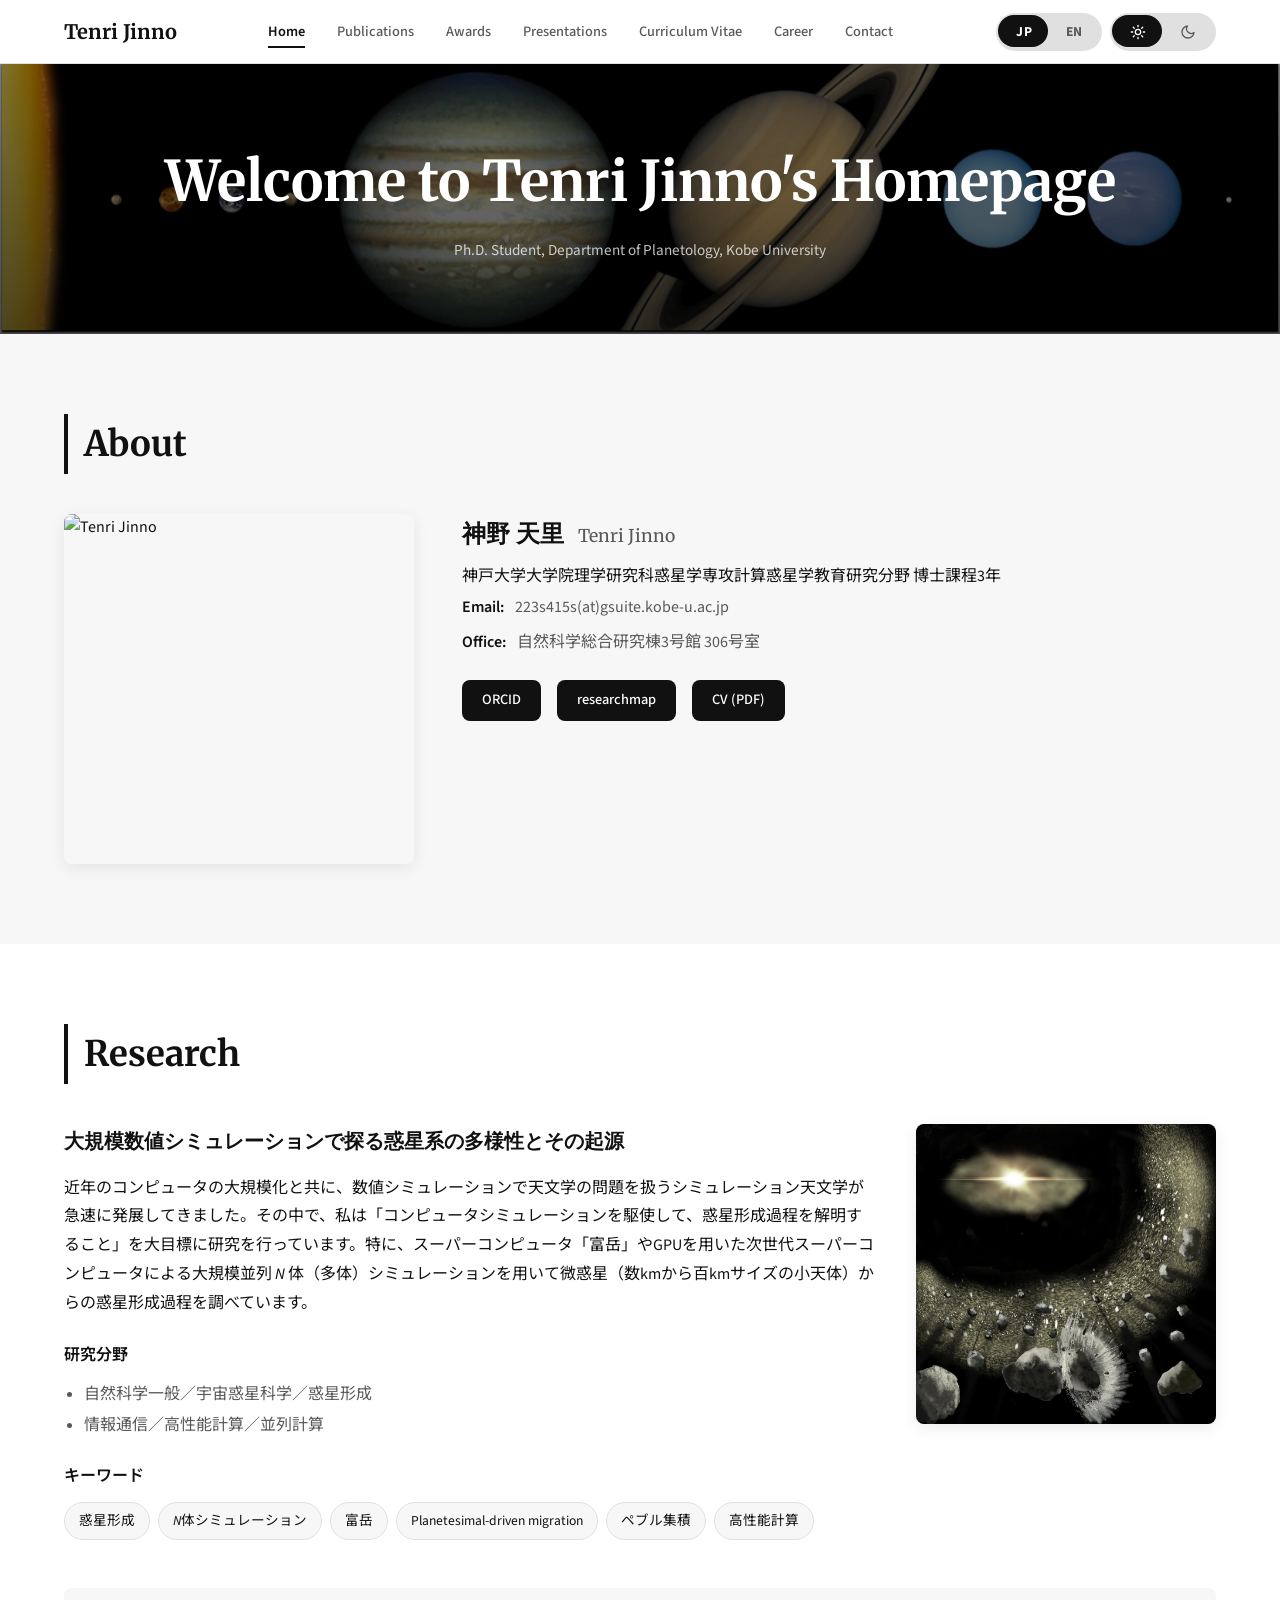
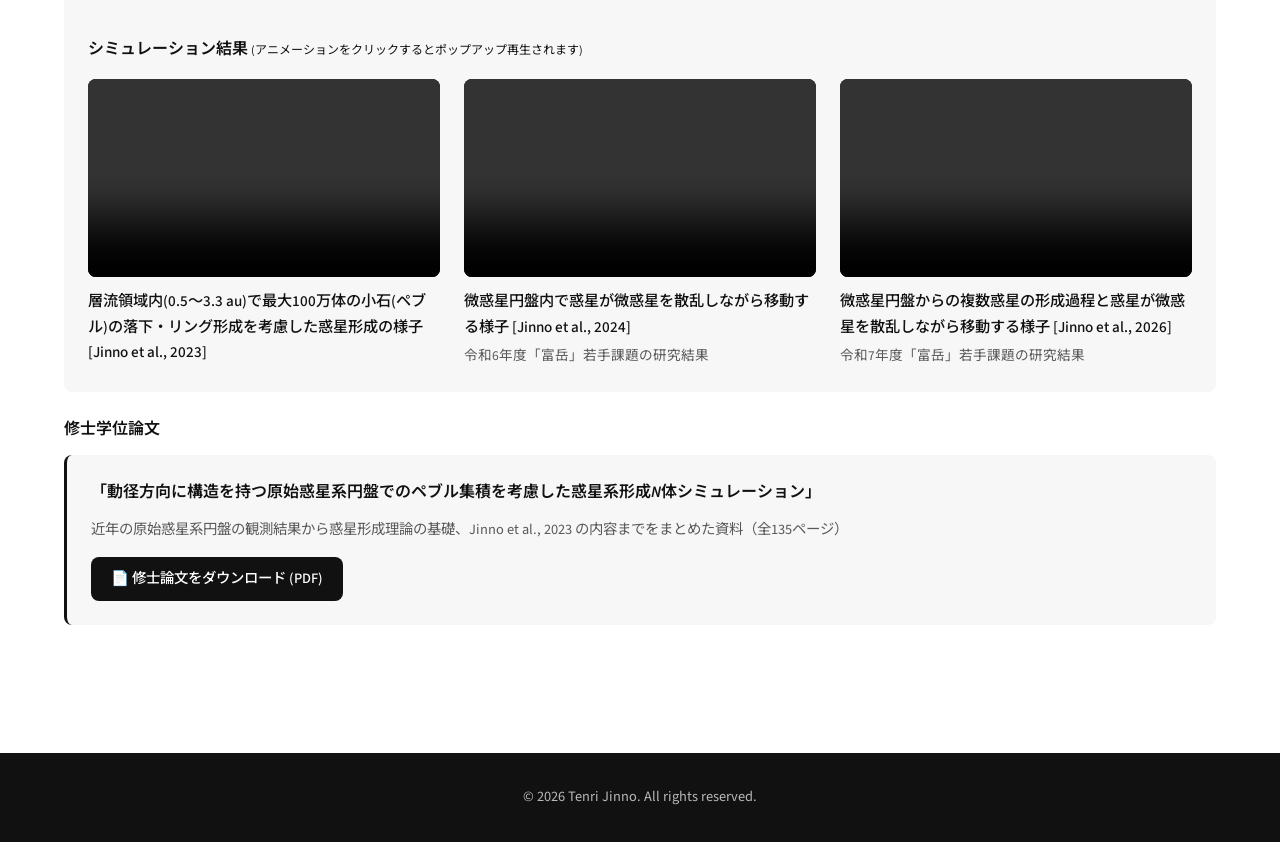
==== index.html @ 0f3b63d3 "Add November to year-only Science Frontier award dates Co-Authored-By: Claude Fable 5.1 <noreply@ant" ====
<!DOCTYPE html>
<html lang="ja" prefix="og: https://ogp.me/ns#">
<head>
    <meta charset="UTF-8">
    <meta name="viewport" content="width=device-width, initial-scale=1.0">
    <meta name="description" content="神野天里（Tenri Jinno）- 神戸大学大学院理学研究科惑星学専攻計算惑星学教育研究分野 博士課程3年。スーパーコンピュータ「富岳」を用いた大規模N体シミュレーションによる惑星形成研究。Planetesimal-driven migration、ペブル集積の研究。">
    <meta name="keywords" content="神野天里, Tenri Jinno, 惑星形成, N体シミュレーション, 富岳, 神戸大学, planetesimal-driven migration, ペブル集積, 宇宙惑星科学, planetary formation, Kobe University, Fugaku supercomputer">
    <meta name="author" content="Tenri Jinno">
    <meta name="robots" content="index, follow">
    <meta name="google-site-verification" content="MnjiyvuGpFnWOgoqvyOW-sLWGTYD5R8kd7rED-1ivJI">
    <meta property="og:title" content="Tenri Jinno's Homepage | 神野天里 ホームページ">
    <meta property="og:description" content="神戸大学大学院理学研究科惑星学専攻計算惑星学教育研究分野 博士課程。スーパーコンピュータ「富岳」を用いた惑星形成シミュレーション研究。">
    <meta property="og:type" content="website">
    <meta property="og:url" content="https://tenri-jinno.github.io/">
    <meta property="og:image" content="https://tenri-jinno.github.io/profile.png">
    <meta property="og:locale" content="ja_JP">
    <meta property="og:locale:alternate" content="en_US">
    <meta name="twitter:card" content="summary">
    <meta name="twitter:title" content="Tenri Jinno's Homepage | 神野天里 ホームページ">
    <meta name="twitter:description" content="神戸大学大学院 惑星学専攻 博士課程。惑星形成シミュレーション研究。">
    <link rel="canonical" href="https://tenri-jinno.github.io/">
    <link rel="alternate" hreflang="ja" href="https://tenri-jinno.github.io/">
    <link rel="alternate" hreflang="en" href="https://tenri-jinno.github.io/">
    <link rel="alternate" hreflang="x-default" href="https://tenri-jinno.github.io/">
    <title>Tenri Jinno's Homepage | 神野天里 ホームページ</title>
    <link rel="preconnect" href="https://fonts.googleapis.com">
    <link rel="preconnect" href="https://fonts.gstatic.com" crossorigin>
    <link href="https://fonts.googleapis.com/css2?family=Merriweather:wght@400;700&family=Source+Sans+3:wght@400;600;700&family=Noto+Sans+JP:wght@400;500;700&display=swap" rel="stylesheet">
    <script>
        try { if (localStorage.getItem('theme') === 'dark') document.documentElement.setAttribute('data-theme', 'dark'); } catch (e) {}
    </script>
    <link rel="stylesheet" href="style.css?v=8">
    <script type="application/ld+json">
    {
        "@context": "https://schema.org",
        "@type": "Person",
        "name": "Tenri Jinno",
        "alternateName": "神野天里",
        "url": "https://tenri-jinno.github.io/",
        "image": "https://tenri-jinno.github.io/profile.png",
        "jobTitle": "Ph.D. Student",
        "worksFor": {
            "@type": "Organization",
            "name": "Kobe University, Graduate School of Science, Department of Planetology",
            "url": "https://www.kobe-u.ac.jp/"
        },
        "alumniOf": {
            "@type": "CollegeOrUniversity",
            "name": "Kobe University"
        },
        "knowsAbout": ["Planetary Formation", "N-body Simulation", "Fugaku Supercomputer", "Planetesimal-driven migration", "Pebble Accretion", "惑星形成", "N体シミュレーション", "富岳"],
        "sameAs": [
            "https://orcid.org/0009-0001-5384-4202",
            "https://researchmap.jp/tenri_jinno",
            "https://github.com/tenri-jinno",
            "https://sites.google.com/view/tenrijinno"
        ]
    }
    </script>
</head>
<body>
    <!-- Header / Navigation -->
    <header class="header" id="header">
        <nav class="nav">
            <a href="#home" class="nav__logo">Tenri Jinno</a>
            <button class="nav__toggle" id="nav-toggle" aria-label="メニューを開く" aria-expanded="false">
                <span class="nav__toggle-bar"></span>
                <span class="nav__toggle-bar"></span>
                <span class="nav__toggle-bar"></span>
            </button>
            <ul class="nav__menu" id="nav-menu">
                <li><a href="#home" class="nav__link">Home</a></li>
                <li><a href="#publications" class="nav__link">Publications</a></li>
                <li><a href="#awards" class="nav__link">Awards</a></li>
                <li><a href="#presentations" class="nav__link">Presentations</a></li>
                <li><a href="#cv" class="nav__link">Curriculum Vitae</a></li>
                <li><a href="#career" class="nav__link">Career</a></li>
                <li><a href="#contact" class="nav__link">Contact</a></li>
            </ul>
            <div class="nav__controls">
                <div class="toggle-switch" id="lang-toggle">
                    <span class="toggle-switch__option toggle-switch__option--left" title="Japanese">JP</span>
                    <span class="toggle-switch__slider"></span>
                    <span class="toggle-switch__option toggle-switch__option--right" title="English">EN</span>
                </div>
                <button type="button" class="toggle-switch" id="theme-toggle" aria-label="Night mode" aria-pressed="false" title="Day / Night">
                    <span class="toggle-switch__option toggle-switch__option--left" aria-hidden="true"><svg viewBox="0 0 24 24" fill="none" stroke="currentColor" stroke-width="2" stroke-linecap="round" stroke-linejoin="round"><circle cx="12" cy="12" r="4"/><path d="M12 2v2M12 20v2M4.93 4.93l1.41 1.41M17.66 17.66l1.41 1.41M2 12h2M20 12h2M4.93 19.07l1.41-1.41M17.66 6.34l1.41-1.41"/></svg></span>
                    <span class="toggle-switch__slider"></span>
                    <span class="toggle-switch__option toggle-switch__option--right" aria-hidden="true"><svg viewBox="0 0 24 24" fill="none" stroke="currentColor" stroke-width="2" stroke-linecap="round" stroke-linejoin="round"><path d="M21 12.79A9 9 0 1 1 11.21 3 7 7 0 0 0 21 12.79z"/></svg></span>
                </button>
            </div>
        </nav>
    </header>

    <main class="main">
        <!-- Home Page (Hero + About + Research) -->
        <section class="page" id="home">
            <!-- Hero -->
            <div class="hero">
                <div class="hero__background">
                    <img src="homepage2.png" alt="" class="hero__image">
                    <div class="hero__overlay"></div>
                </div>
                <div class="hero__content">
                    <h1 class="hero__title">Welcome to Tenri Jinno's Homepage</h1>
                    <p class="hero__description-en">Ph.D. Student, Department of Planetology, Kobe University</p>
                </div>
            </div>

            <!-- About -->
            <div class="section">
                <div class="container">
                    <h2 class="section__title">About</h2>
                    <div class="about">
                        <div class="about__image-wrapper">
                            <img src="profile.png" alt="Tenri Jinno" class="about__image">
                        </div>
                        <div class="about__content">
                            <h3 class="about__name"><span class="lang-ja">神野 天里 <span class="about__name-en">Tenri Jinno</span></span><span class="lang-en">Tenri Jinno <span class="about__name-en">(神野 天里)</span></span></h3>
                            <p class="about__position lang-ja">神戸大学大学院理学研究科惑星学専攻計算惑星学教育研究分野 博士課程3年</p>
                            <p class="about__position lang-en">Ph.D. Student (3rd year), Department of Planetology, Graduate School of Science, Kobe University</p>

                            <div class="about__info">
                                <div class="about__info-item">
                                    <span class="about__info-label">Email:</span>
                                    <span class="about__info-value">223s415s(at)gsuite.kobe-u.ac.jp</span>
                                </div>
                                <div class="about__info-item">
                                    <span class="about__info-label">Office:</span>
                                    <span class="about__info-value lang-ja">自然科学総合研究棟3号館 306号室</span>
                                    <span class="about__info-value lang-en">Science and Technology Research Building 3, Room 306</span>
                                </div>
                            </div>

                            <div class="about__links">
                                <a href="https://orcid.org/0009-0001-5384-4202" target="_blank" rel="noopener noreferrer" class="about__link">ORCID</a>
                                <a href="https://researchmap.jp/tenri_jinno" target="_blank" rel="noopener noreferrer" class="about__link">researchmap</a>
                                <a href="cv.pdf" target="_blank" rel="noopener noreferrer" class="about__link">CV (PDF)</a>
                            </div>
                        </div>
                    </div>
                </div>
            </div>

            <!-- Research -->
            <div class="section section--alt">
                <div class="container">
                    <h2 class="section__title">Research</h2>

                    <div class="research__overview">
                        <div class="research__text">
                            <h3 class="research__heading lang-ja">大規模数値シミュレーションで探る惑星系の多様性とその起源</h3>
                            <h3 class="research__heading lang-en">Exploring the Diversity and Origins of Planetary Systems through Large-Scale Numerical Simulations</h3>
                            <p class="research__description lang-ja">
                                近年のコンピュータの大規模化と共に、数値シミュレーションで天文学の問題を扱うシミュレーション天文学が急速に発展してきました。その中で、私は「コンピュータシミュレーションを駆使して、惑星形成過程を解明すること」を大目標に研究を行っています。特に、スーパーコンピュータ「富岳」やGPUを用いた次世代スーパーコンピュータによる大規模並列 <i>N</i> 体（多体）シミュレーションを用いて微惑星（数kmから百kmサイズの小天体）からの惑星形成過程を調べています。
                            </p>
                            <p class="research__description lang-en">
                                With the rapid advancement of computational power, simulation astronomy—using numerical simulations to tackle astronomical problems—has been growing rapidly. My primary research goal is to elucidate the planet formation process through computer simulations. In particular, I investigate the formation of planets from planetesimals (small bodies ranging from a few km to hundreds of km in size) using large-scale parallel <i>N</i>-body (many-body) simulations on the supercomputer "Fugaku" and next-generation supercomputers using GPUs.
                            </p>

                            <h4 class="research__subheading"><span class="lang-ja">研究分野</span><span class="lang-en">Research Fields</span></h4>
                            <ul class="research__fields">
                                <li><span class="lang-ja">自然科学一般／宇宙惑星科学／惑星形成</span><span class="lang-en">Natural Sciences / Space and Planetary Science / Planetary Formation</span></li>
                                <li><span class="lang-ja">情報通信／高性能計算／並列計算</span><span class="lang-en">Information and Communication / High-Performance Computing / Parallel Computing</span></li>
                            </ul>

                            <h4 class="research__subheading"><span class="lang-ja">キーワード</span><span class="lang-en">Keywords</span></h4>
                            <div class="research__keywords lang-ja">
                                <span class="keyword">惑星形成</span>
                                <span class="keyword"><i>N</i>体シミュレーション</span>
                                <span class="keyword">富岳</span>
                                <span class="keyword">Planetesimal-driven migration</span>
                                <span class="keyword">ペブル集積</span>
                                <span class="keyword">高性能計算</span>
                            </div>
                            <div class="research__keywords lang-en">
                                <span class="keyword">Planetary Formation</span>
                                <span class="keyword"><i>N</i>-body Simulation</span>
                                <span class="keyword">Fugaku</span>
                                <span class="keyword">Planetesimal-driven migration</span>
                                <span class="keyword">Pebble Accretion</span>
                                <span class="keyword">High-Performance Computing</span>
                            </div>
                        </div>
                        <div class="research__image-wrapper">
                            <img src="homepage3.jpg" alt="Research Image" class="research__image">
                        </div>
                    </div>

                    <div class="research__simulations">
                        <h4 class="research__subheading"><span class="lang-ja">シミュレーション結果</span><span class="lang-en">Simulation Results</span> <span class="research__note"><span class="lang-ja">(アニメーションをクリックするとポップアップ再生されます)</span><span class="lang-en">(Click on an animation to play in a popup)</span></span></h4>
                        <div class="research__simulation-grid">
                            <div class="research__simulation-item">
                                <video class="research__video" controls playsinline>
                                    <source src="pebble_accretion.mp4" type="video/mp4">
                                </video>
                                <p class="research__video-title lang-ja">層流領域内(0.5〜3.3 au)で最大100万体の小石(ペブル)の落下・リング形成を考慮した惑星形成の様子 [Jinno et al., 2023]</p>
                                <p class="research__video-title lang-en">Planet formation considering the infall and ring formation of up to 1 million pebbles in the laminar region (0.5–3.3 au) [Jinno et al., 2023]</p>
                            </div>
                            <div class="research__simulation-item">
                                <video class="research__video" controls playsinline>
                                    <source src="split.mp4" type="video/mp4">
                                </video>
                                <p class="research__video-title lang-ja">微惑星円盤内で惑星が微惑星を散乱しながら移動する様子 [Jinno et al., 2024]</p>
                                <p class="research__video-title lang-en">A planet migrating through a planetesimal disk via scattering of planetesimals [Jinno et al., 2024]</p>
                                <p class="research__video-credit lang-ja">令和6年度「富岳」若手課題の研究結果</p>
                                <p class="research__video-credit lang-en">Research result from FY2024 "Fugaku" Young Researcher Project</p>
                            </div>
                            <div class="research__simulation-item">
                                <video class="research__video" controls playsinline>
                                    <source src="snap_animation_fast.mp4" type="video/mp4">
                                </video>
                                <p class="research__video-title lang-ja">微惑星円盤からの複数惑星の形成過程と惑星が微惑星を散乱しながら移動する様子 [Jinno et al., 2026]</p>
                                <p class="research__video-title lang-en">Formation of multiple planets from a planetesimal disk and planetary migration through planetesimal scattering [Jinno et al., 2026]</p>
                                <p class="research__video-credit lang-ja">令和7年度「富岳」若手課題の研究結果</p>
                                <p class="research__video-credit lang-en">Research result from FY2025 "Fugaku" Young Researcher Project</p>
                            </div>
                        </div>
                    </div>

                    <!-- Master Thesis -->
                    <div class="research__thesis">
                        <h4 class="research__subheading"><span class="lang-ja">修士学位論文</span><span class="lang-en">Master's Thesis</span></h4>
                        <div class="thesis-card">
                            <p class="thesis-card__title lang-ja">「動径方向に構造を持つ原始惑星系円盤でのペブル集積を考慮した惑星系形成<i>N</i>体シミュレーション」</p>
                            <p class="thesis-card__title lang-en">"<i>N</i>-body simulation of planetary formation through pebble accretion in a radially structured protoplanetary disk"</p>
                            <p class="thesis-card__description lang-ja">近年の原始惑星系円盤の観測結果から惑星形成理論の基礎、Jinno et al., 2023 の内容までをまとめた資料（全135ページ）</p>
                            <p class="thesis-card__description lang-en">A comprehensive document (135 pages) covering from recent observational results of protoplanetary disks to the fundamentals of planet formation theory and the content of Jinno et al., 2023</p>
                            <a href="master_thesis_final.pdf" class="thesis-card__download" download>
                                <span class="lang-ja">📄 修士論文をダウンロード (PDF)</span>
                                <span class="lang-en">📄 Download Master's Thesis (PDF)</span>
                            </a>
                        </div>
                    </div>
                </div>
            </div>
        </section>

        <!-- Publications Section -->
        <section class="page section" id="publications">
            <div class="container">
                <h2 class="section__title">Publications</h2>

                <h3 class="subsection__title"><span class="lang-ja">査読付き論文 / Refereed Papers</span><span class="lang-en">Refereed Papers</span></h3>
                <h4 class="subsubsection__title"><span class="lang-ja">筆頭著者 / First Authored</span><span class="lang-en">First Authored</span></h4>
                <ol class="publications__list">
                    <li class="publication">
                        <p class="publication__authors"><span class="publication__number">[1]</span> <strong>Tenri Jinno</strong>, Yota Ishigaki, Takayuki R. Saitoh, Yoko Funato, Junichiro Makino</p>
                        <p class="publication__title">"GPLUM-GPU: A high-performance GPU-accelerated <i>N</i>-body simulation code for planet formation with a particle–particle particle–tree scheme"</p>
                        <p class="publication__journal">[submitted to <em>Publications of the Astronomical Society of Japan</em>]</p>
                    </li>
                    <li class="publication">
                        <p class="publication__authors"><span class="publication__number">[2]</span> <strong>Tenri Jinno</strong>, Takayuki R. Saitoh, Yoko Funato, Junichiro Makino</p>
                        <p class="publication__title">"Self-consistent <i>N</i>-body simulation of planetesimal-driven migration. II. The effect of PDM on planet formation from a planetesimal disk"</p>
                        <p class="publication__journal"><em>Publications of the Astronomical Society of Japan</em>, Volume 78, Issue. 2, pp.764-780 (2026)</p>
                        <p class="publication__doi">DOI: <a href="https://doi.org/10.1093/pasj/psag017" target="_blank" rel="noopener noreferrer">10.1093/pasj/psag017</a></p>
                        <p class="publication__pdf"><a href="Jinno_etal2026_accepted.pdf" class="publication__pdf-link" download>📄 PDF</a></p>
                    </li>
                    <li class="publication">
                        <p class="publication__authors"><span class="publication__number">[3]</span> <strong>Tenri Jinno</strong>, Takayuki R. Saitoh, Yoko Funato, Junichiro Makino</p>
                        <p class="publication__title">"Self-consistent <i>N</i>-body simulation of planetesimal-driven migration. I. The trajectories of single planets in the uniform background"</p>
                        <p class="publication__journal"><em>Publications of the Astronomical Society of Japan</em>, Volume 76, Issue. 6, pp.1309-1322 (2024)</p>
                        <p class="publication__doi">DOI: <a href="https://doi.org/10.1093/pasj/psae090" target="_blank" rel="noopener noreferrer">10.1093/pasj/psae090</a></p>
                        <p class="publication__pdf"><a href="Jinno_etal2024_accepted.pdf" class="publication__pdf-link" download>📄 PDF</a></p>
                    </li>
                    <li class="publication">
                        <p class="publication__authors"><span class="publication__number">[4]</span> <strong>Tenri Jinno</strong>, Takayuki R. Saitoh, Yota Ishigaki, Junichiro Makino</p>
                        <p class="publication__title">"<i>N</i>-body simulation of planetary formation through pebble accretion in a radially structured protoplanetary disk"</p>
                        <p class="publication__journal"><em>Publications of the Astronomical Society of Japan</em>, Volume 75, Issue. 5, pp.951-969 (2023)</p>
                        <p class="publication__doi">DOI: <a href="https://doi.org/10.1093/pasj/psad053" target="_blank" rel="noopener noreferrer">10.1093/pasj/psad053</a></p>
                        <p class="publication__pdf"><a href="Jinno_etal2023_accepted.pdf" class="publication__pdf-link" download>📄 PDF</a></p>
                    </li>
                    <li class="publication">
                        <p class="publication__authors"><span class="publication__number">[5]</span> <strong>Tenri Jinno</strong>, Takayuki R. Saitoh, Yoko Funato, Junichiro Makino</p>
                        <p class="publication__title"><span class="lang-ja">「惑星移動を考慮した微惑星からの自己無撞着な大規模惑星形成<i>N</i>体シミュレーション」</span><span class="lang-en">"Unified large-scale <i>N</i>-body simulation of planet formation from planetesimals considering planetary migration"</span></p>
                        <p class="publication__journal"><em><span class="lang-ja">日本惑星科学会誌 遊星人</span><span class="lang-en">Planetary People, The Japanese Society for Planetary Sciences</span></em>, <span class="lang-ja">35巻 2号 pp.54-65 (2026)</span><span class="lang-en">Volume 35, Issue 2, pp.54-65 (2026)</span></p>
                        <p class="publication__doi">DOI: <a href="https://doi.org/10.14909/yuseijin.35.2_54" target="_blank" rel="noopener noreferrer">10.14909/yuseijin.35.2_54</a></p>
                        <p class="publication__pdf"><a href="Jinno_etal2026B_accepted.pdf" class="publication__pdf-link" download>📄 PDF</a></p>
                    </li>
                </ol>

                <h4 class="subsubsection__title"><span class="lang-ja">共著 / Co-authored</span><span class="lang-en">Co-authored</span></h4>
                <ol class="publications__list" start="6">
                    <li class="publication">
                        <p class="publication__authors"><span class="publication__number">[6]</span> David M. Hernandez, <strong>Tenri Jinno</strong>, Junichiro Makino</p>
                        <p class="publication__title">"Time-reversible timestepping in many-body planetary systems"</p>
                        <p class="publication__journal">[submitted to <em>Monthly Notices of the Royal Astronomical Society</em> (MNRAS)]</p>
                        <p class="publication__doi">arXiv: <a href="https://arxiv.org/abs/2610.22007" target="_blank" rel="noopener noreferrer">2610.22007</a></p>
                        <p class="publication__doi">DOI: <a href="https://doi.org/10.48550/arXiv.2610.22007" target="_blank" rel="noopener noreferrer">10.48550/arXiv.2610.22007</a></p>
                    </li>
                </ol>

                <h3 class="subsection__title"><span class="lang-ja">査読付きProceedings / Refereed Proceedings（全て筆頭著者）</span><span class="lang-en">Refereed Proceedings (First Authored)</span></h3>
                <ol class="publications__list" start="7">
                    <li class="publication">
                        <p class="publication__authors"><span class="publication__number">[7]</span> <strong>Tenri Jinno</strong>, Takayuki R. Saitoh, Yota Ishigaki, Junichiro Makino</p>
                        <p class="publication__title">"<i>N</i>-Body Simulations of Planet Formation within the Inner Dead-Zone Boundary of Protoplanetary Disk"</p>
                        <p class="publication__journal"><em>Proceedings of the 34th IUPAP Conference on Computational Physics. CCP2023 2023</em>. Springer Proceedings in Physics, vol 356. Springer, Singapore (2026)</p>
                        <p class="publication__doi">DOI: <a href="https://doi.org/10.1007/978-981-92-0844-9_30" target="_blank" rel="noopener noreferrer">10.1007/978-981-92-0844-9_30</a></p>
                    </li>
                </ol>

                <h3 class="subsection__title"><span class="lang-ja">査読なし / Non-refereed</span><span class="lang-en">Non-refereed</span></h3>
                <ol class="publications__list publications__list--nonrefereed" start="8">
                    <li class="publication">
                        <p class="publication__authors"><span class="publication__number">[8]</span> 関口瑞希, 石﨑梨理, 菖蒲迫健介, <strong>神野天里</strong>, 米谷珠萌, 吉田有宏, 于賢洋</p>
                        <p class="publication__title">「惑星科学若手研究会2024開催報告」</p>
                        <p class="publication__journal"><em><span class="lang-ja">日本惑星科学会 遊星人</span><span class="lang-en">The Japanese Society for Planetary Sciences, Yuseijin</span></em> <span class="lang-ja">33巻 3号 (2024)</span><span class="lang-en">Volume 33, Issue 3 (2024)</span></p>
                        <p class="publication__doi">DOI: <a href="https://doi.org/10.14909/yuseijin.33.3_356" target="_blank" rel="noopener noreferrer">10.14909/yuseijin.33.3_356</a></p>
                    </li>
                </ol>
            </div>
        </section>

        <!-- Awards Section -->
        <section class="page section section--alt" id="awards">
            <div class="container">
                <h2 class="section__title">Awards & Projects</h2>

                <h3 class="subsection__title"><span class="lang-ja">受賞歴 / Awards</span><span class="lang-en">Awards</span></h3>
                <ul class="awards__list">
                    <li class="award">
                        <span class="award__number">[1]</span>
                        <span class="award__period"><span class="lang-ja">2026年5月</span><span class="lang-en">May 2026</span></span>
                        <span class="award__name lang-ja">日本地球惑星科学連合 JpGU-AGU Joint Meeting 2026 宇宙惑星科学セクション 学生優秀発表賞「大規模<i>N</i>体計算で拓く惑星形成：1億粒子を用いた微惑星集積過程」</span>
                        <span class="award__name lang-en">Student Outstanding Presentation Award, Space and Planetary Sciences Section, Japan Geoscience Union - American Geophysical Union Joint Meeting 2026 "Planet Formation in the Era of 100 Million-Planetesimal <i>N</i>-body Simulations"</span>
                        <a href="https://www.jpgu.org/ospa/2026meeting/#sectionP" target="_blank" rel="noopener noreferrer" class="award__link"><span class="lang-ja">詳細</span><span class="lang-en">Details</span></a>
                    </li>
                    <li class="award">
                        <span class="award__number">[2]</span>
                        <span class="award__period"><span class="lang-ja">2024年9月</span><span class="lang-en">Sep 2024</span></span>
                        <span class="award__name lang-ja">日本惑星科学会2024年度最優秀発表賞「大規模惑星形成<i>N</i>体シミュレーションで探る氷惑星の起源」</span>
                        <span class="award__name lang-en">Best Presentation Award, The Japanese Society for Planetary Sciences 2024 "Exploring the origins of ice giants through large-scale <i>N</i>-body simulations of planet formation"</span>
                        <a href="https://www.wakusei.jp/news/prize/bestpr-2024/review-presen.html" target="_blank" rel="noopener noreferrer" class="award__link"><span class="lang-ja">詳細</span><span class="lang-en">Details</span></a>
                    </li>
                    <li class="award">
                        <span class="award__number">[3]</span>
                        <span class="award__period"><span class="lang-ja">2023年8月</span><span class="lang-en">Aug 2023</span></span>
                        <span class="award__name lang-ja">第53回 天文・天体物理若手夏の学校 星間現象/星・惑星形成分科会オーラルアワード第一位</span>
                        <span class="award__name lang-en">1st Place Oral Award, ISM/Star & Planet Formation Session, 53rd Summer School on Astronomy and Astrophysics</span>
                        <a href="https://astro-wakate.sakura.ne.jp/ss2023/award/index.html" target="_blank" rel="noopener noreferrer" class="award__link"><span class="lang-ja">詳細</span><span class="lang-en">Details</span></a>
                    </li>
                    <li class="award">
                        <span class="award__number">[4]</span>
                        <span class="award__period"><span class="lang-ja">2024年7月</span><span class="lang-en">Jul 2024</span></span>
                        <span class="award__name lang-ja">国際ハイパフォーマンスコンピューティングサマースクール2024 日本選抜</span>
                        <span class="award__name lang-en">Selected as Japan Representative, International HPC Summer School 2024</span>
                    </li>
                    <li class="award">
                        <span class="award__number">[5]</span>
                        <span class="award__period"><span class="lang-ja">2023年11月</span><span class="lang-en">Nov 2023</span></span>
                        <span class="award__name lang-ja">令和5年度第12回サイエンスフロンティア研究発表会 優秀発表賞「コンピュータの中の惑星：シミュレーションで探る惑星の起源と進化」</span>
                        <span class="award__name lang-en">Outstanding Presentation Award, 12th Science Frontier Research Presentation (FY2023) "Planets in the Computer: Exploring the Origins and Evolution of Planets through Simulation"</span>
                        <a href="http://www.sci.kobe-u.ac.jp/news/2023/231102.html" target="_blank" rel="noopener noreferrer" class="award__link"><span class="lang-ja">詳細</span><span class="lang-en">Details</span></a>
                    </li>
                    <li class="award">
                        <span class="award__number">[6]</span>
                        <span class="award__period"><span class="lang-ja">2024年11月</span><span class="lang-en">Nov 2024</span></span>
                        <span class="award__name lang-ja">令和6年度第13回サイエンスフロンティア研究発表会 優秀発表賞「『富岳』で惑星を作る：大規模数値シミュレーションで探る惑星の起源と進化」</span>
                        <span class="award__name lang-en">Outstanding Presentation Award, 13th Science Frontier Research Presentation (FY2024) "Making Planets with 'Fugaku': Exploring the Origins and Evolution of Planets through Large-Scale Numerical Simulations"</span>
                    </li>
                    <li class="award">
                        <span class="award__number">[7]</span>
                        <span class="award__period"><span class="lang-ja">2025年11月</span><span class="lang-en">Nov 2025</span></span>
                        <span class="award__name lang-ja">令和7年度第14回サイエンスフロンティア研究発表会 優秀発表賞「スーパーコンピュータ『富岳』で拓く：新しい惑星形成の描像」</span>
                        <span class="award__name lang-en">Outstanding Presentation Award, 14th Science Frontier Research Presentation (FY2025) "Pioneering with Supercomputer 'Fugaku': A New Picture of Planet Formation"</span>
                    </li>
                    <li class="award">
                        <span class="award__number">[8]</span>
                        <span class="award__period"><span class="lang-ja">2026年11月</span><span class="lang-en">Nov 2026</span></span>
                        <span class="award__name lang-ja">令和8年度第15回サイエンスフロンティア研究発表会 優秀発表賞「富岳から富岳NEXTへ：次世代スーパーコンピュータ時代の惑星形成シミュレーション」</span>
                        <span class="award__name lang-en">Outstanding Presentation Award, 15th Science Frontier Research Presentation (FY2026) "From Fugaku to Fugaku NEXT: Planet Formation Simulations in the Era of Next-Generation Supercomputing"</span>
                    </li>
                </ul>

                <h3 class="subsection__title"><span class="lang-ja">研究プロジェクト / Research Projects</span><span class="lang-en">Research Projects</span></h3>
                <ul class="projects__list">
                    <li class="project">
                        <span class="project__number">[9]</span>
                        <span class="project__period"><span class="lang-ja">2026年度</span><span class="lang-en">FY2026</span></span>
                        <span class="project__name lang-ja">個々の微惑星を分解する超高解像度惑星形成シミュレーションに向けたGPU計算基盤の検討</span>
                        <span class="project__name lang-en">Investigation of a GPU computing framework for ultra-high-resolution planet formation simulations resolving individual planetesimals</span>
                        <span class="project__funding"><span class="lang-ja">Miyabi スーパーコンピュータシステム「大規模 HPC チャレンジ」課題代表</span><span class="lang-en">"Large-scale HPC Challenge" Project, Joint Center for Advanced High Performance Computing (JCAHPC) (PI)</span></span>
                        <a href="https://www.cc.u-tokyo.ac.jp/guide/hpc/miyabi/2026.php" target="_blank" rel="noopener noreferrer" class="project__link"><span class="lang-ja">採択一覧</span><span class="lang-en">Accepted List</span></a>
                    </li>
                    <li class="project">
                        <span class="project__number">[10]</span>
                        <span class="project__period"><span class="lang-ja">2026年4月〜2026年9月</span><span class="lang-en">Apr 2026 – Sep 2026</span></span>
                        <span class="project__name lang-ja">円盤風と粘性拡散を考慮した微惑星からの統一的な大規模惑星形成<i>N</i>体シミュレーション</span>
                        <span class="project__name lang-en">Unified large-scale <i>N</i>-body simulation of planet formation from planetesimals considering disk wind and viscous diffusion</span>
                        <span class="project__funding"><span class="lang-ja">令和8年度「富岳」若手課題代表</span><span class="lang-en">FY2026 "Fugaku" Young Researcher Project (PI)</span></span>
                        <a href="https://www.hpci-office.jp/application/files/8717/7145/9081/adoptionlist2026_19.pdf" target="_blank" rel="noopener noreferrer" class="project__link"><span class="lang-ja">採択一覧</span><span class="lang-en">Accepted List</span></a>
                    </li>
                    <li class="project">
                        <span class="project__number">[11]</span>
                        <span class="project__period"><span class="lang-ja">2025年4月〜2026年3月</span><span class="lang-en">Apr 2025 – Mar 2026</span></span>
                        <span class="project__name lang-ja">惑星移動を考慮した微惑星からの統一的な大規模惑星形成<i>N</i>体シミュレーション</span>
                        <span class="project__name lang-en">Unified large-scale <i>N</i>-body simulation of planet formation from planetesimals considering planetary migration</span>
                        <span class="project__funding"><span class="lang-ja">令和7年度「富岳」若手課題代表</span><span class="lang-en">FY2025 "Fugaku" Young Researcher Project (PI)</span></span>
                        <a href="https://www.hpci-office.jp/application/files/3017/3974/7242/adoptionlist2025_12.pdf" target="_blank" rel="noopener noreferrer" class="project__link"><span class="lang-ja">採択一覧</span><span class="lang-en">Accepted List</span></a>
                    </li>
                    <li class="project">
                        <span class="project__number">[12]</span>
                        <span class="project__period"><span class="lang-ja">2024年4月〜2025年3月</span><span class="lang-en">Apr 2024 – Mar 2025</span></span>
                        <span class="project__name lang-ja">大規模惑星形成<i>N</i>体計算：惑星形成過程への Planetesimal-Driven Migration による惑星移動の効果</span>
                        <span class="project__name lang-en">Large-scale <i>N</i>-body simulation of planet formation: The effect of planetesimal-driven migration on the planet formation process</span>
                        <span class="project__funding"><span class="lang-ja">令和6年度「富岳」若手課題代表</span><span class="lang-en">FY2024 "Fugaku" Young Researcher Project (PI)</span></span>
                        <a href="https://www.hpci-office.jp/application/files/6817/0804/0762/adoptionlist2024_12.pdf" target="_blank" rel="noopener noreferrer" class="project__link"><span class="lang-ja">採択一覧</span><span class="lang-en">Accepted List</span></a>
                    </li>
                    <li class="project">
                        <span class="project__number">[13]</span>
                        <span class="project__period"><span class="lang-ja">2025年4月〜2027年3月</span><span class="lang-en">Apr 2025 – Mar 2027</span></span>
                        <span class="project__name lang-ja">大規模数値シミュレーションで探る惑星系の多様性とその起源</span>
                        <span class="project__name lang-en">Exploring the diversity and origins of planetary systems through large-scale numerical simulations</span>
                        <span class="project__funding"><span class="lang-ja">特別研究員-DC2</span><span class="lang-en">JSPS Research Fellowship for Young Scientists (DC2)</span></span>
                        <a href="https://kaken.nii.ac.jp/ja/grant/KAKENHI-PROJECT-25KJ1814/" target="_blank" rel="noopener noreferrer" class="project__link">KAKEN</a>
                    </li>
                </ul>
            </div>
        </section>

        <!-- Presentations Section -->
        <section class="page section" id="presentations">
            <div class="container">
                <h2 class="section__title">Presentations</h2>

                <h3 class="subsection__title"><span class="lang-ja">国際学会 / International Conferences</span><span class="lang-en">International Conferences</span></h3>
                <ul class="presentations__list">
                    <li class="presentation">
                        <span class="presentation__date">2026/8</span>
                        <div class="presentation__content">
                            <span class="presentation__title">"Development of a GPU-accelerated large-scale <i>N</i>-body simulation code for planet formation"</span>
                            <span class="presentation__authors">Tenri Jinno, Yota Ishigaki, Takayuki R. Saitoh, Yoko Funato, Junichiro Makino</span>
                            <span class="presentation__venue"><span class="lang-ja">The Formation of Stars and Planets in the Evolving Galaxy (Okinawa, Japan)</span><span class="lang-en">The Formation of Stars and Planets in the Evolving Galaxy (Okinawa, Japan)</span></span>
                        </div>
                        <span class="presentation__type"><span class="lang-ja">ポスター</span><span class="lang-en">Poster</span></span>
                    </li>
                    <li class="presentation">
                        <span class="presentation__date">2026/5</span>
                        <div class="presentation__content">
                            <span class="presentation__title">"Planet Formation in the Era of 100 Million-Planetesimal <i>N</i>-body Simulations"</span>
                            <span class="presentation__authors">Tenri Jinno, Takayuki R. Saitoh, Yoko Funato, Yuki Yoshida, Junichiro Makino</span>
                            <span class="presentation__venue"><span class="lang-ja">JpGU-AGU Joint Meeting 2026 (Chiba, Japan)</span><span class="lang-en">JpGU-AGU Joint Meeting 2026</span></span>
                        </div>
                        <span class="presentation__type"><span class="lang-ja">口頭</span><span class="lang-en">Oral</span></span>
                    </li>
                    <li class="presentation">
                        <span class="presentation__date">2025/12</span>
                        <div class="presentation__content">
                            <span class="presentation__title">"The effect of planetesimal-driven migration on planet formation from planetesimals"</span>
                            <span class="presentation__authors">Tenri Jinno, Takayuki R. Saitoh, Yoko Funato, Junichiro Makino</span>
                            <span class="presentation__venue">International Conference on Exoplanets and Planet Formation 2025 (Shanghai, China)</span>
                        </div>
                        <span class="presentation__type"><span class="lang-ja">ポスター</span><span class="lang-en">Poster</span></span>
                    </li>
                    <li class="presentation">
                        <span class="presentation__date">2025/9</span>
                        <div class="presentation__content">
                            <span class="presentation__title">"Global <i>N</i>-body simulation of planetary formation: The origins of ice giants"</span>
                            <span class="presentation__authors">Tenri Jinno, Takayuki R. Saitoh, Yoko Funato, Junichiro Makino</span>
                            <span class="presentation__venue">EPSC-DPS Joint Meeting 2025 (Finlandia Hall Helsinki, Finland)</span>
                        </div>
                        <span class="presentation__type"><span class="lang-ja">ポスター</span><span class="lang-en">Poster</span></span>
                    </li>
                    <li class="presentation presentation--invited">
                        <span class="presentation__date">2025/4</span>
                        <div class="presentation__content">
                            <span class="presentation__title">"Global <i>N</i>-body Simulation of Planetary Formation: The Origins of Ice Giants"</span>
                            <span class="presentation__authors">Tenri Jinno</span>
                            <span class="presentation__venue">International STEAM Symposium for Young Researchers 2025</span>
                        </div>
                        <span class="presentation__type presentation__type--invited"><span class="lang-ja">招待講演</span><span class="lang-en">Invited</span></span>
                    </li>
                    <li class="presentation">
                        <span class="presentation__date">2024/7</span>
                        <div class="presentation__content">
                            <span class="presentation__title">"Global <i>N</i>-body simulation of planet formation: The effects of planetesimal-driven migration on planetary formation process"</span>
                            <span class="presentation__authors">Tenri Jinno, Takayuki R. Saitoh, Yoko Funato, Junichiro Makino</span>
                            <span class="presentation__venue">International HPC Summer School 2024</span>
                        </div>
                        <span class="presentation__type"><span class="lang-ja">ポスター</span><span class="lang-en">Poster</span></span>
                    </li>
                    <li class="presentation">
                        <span class="presentation__date">2023/8</span>
                        <div class="presentation__content">
                            <span class="presentation__title">"<i>N</i>-body simulation of planetary formation through pebble accretion in a radially structured protoplanetary disk"</span>
                            <span class="presentation__authors">Tenri Jinno</span>
                            <span class="presentation__venue">34th IUPAP Conference on Computational Physics</span>
                        </div>
                        <span class="presentation__type"><span class="lang-ja">ポスター</span><span class="lang-en">Poster</span></span>
                    </li>
                </ul>

                <h3 class="subsection__title"><span class="lang-ja">国内学会 / Domestic Conferences</span><span class="lang-en">Domestic Conferences (Japan)</span></h3>
                <ul class="presentations__list">
                    <li class="presentation">
                        <span class="presentation__date">2026/10</span>
                        <div class="presentation__content">
                            <span class="presentation__title"><span class="lang-ja">「惑星移動を考慮した微惑星からの統一的な大規模惑星形成<i>N</i>体シミュレーション」</span><span class="lang-en">"Global self-consistent <i>N</i>-body simulation of planet formation with planet migration"</span></span>
                            <span class="presentation__authors"><span class="lang-ja">神野天里, 斎藤貴之, 船渡陽子, 牧野淳一郎</span><span class="lang-en">Tenri Jinno, Takayuki R. Saitoh, Yoko Funato, Junichiro Makino</span></span>
                            <span class="presentation__venue"><span class="lang-ja">第13回「富岳」を中核とするHPCIシステム利用研究課題成果報告会</span><span class="lang-en">13th HPCI System Research Results Presentation (Fugaku)</span></span>
                        </div>
                        <span class="presentation__type"><span class="lang-ja">ポスター</span><span class="lang-en">Poster</span></span>
                    </li>
                    <li class="presentation">
                        <span class="presentation__date">2026/9</span>
                        <div class="presentation__content">
                            <span class="presentation__title"><span class="lang-ja">「GPU を用いた大規模並列惑星形成<i>N</i>体計算コードの開発」</span><span class="lang-en">"Development of a GPU-accelerated large-scale <i>N</i>-body simulation code for planet formation"</span></span>
                            <span class="presentation__authors"><span class="lang-ja">神野天里, 石城陽太, 斎藤貴之, 船渡陽子, 牧野淳一郎</span><span class="lang-en">Tenri Jinno, Yota Ishigaki, Takayuki R. Saitoh, Yoko Funato, Junichiro Makino</span></span>
                            <span class="presentation__venue"><span class="lang-ja">日本天文学会 2026年秋季年会</span><span class="lang-en">Astronomical Society of Japan, Autumn Meeting 2026</span></span>
                        </div>
                        <span class="presentation__type"><span class="lang-ja">口頭発表</span><span class="lang-en">Oral</span></span>
                    </li>
                    <li class="presentation">
                        <span class="presentation__date">2026/3</span>
                        <div class="presentation__content">
                            <span class="presentation__title">"Unified model of planetary formation from planetesimals: A new framework of dynamic planet formation"</span>
                            <span class="presentation__authors"><span class="lang-ja">神野天里, 斎藤貴之, 船渡陽子, 牧野淳一郎</span><span class="lang-en">Tenri Jinno, Takayuki R. Saitoh, Yoko Funato, Junichiro Makino</span></span>
                            <span class="presentation__venue"><span class="lang-ja">第5回「富岳」成果創出加速プログラム研究交流会</span><span class="lang-en">The 5th Research Workshop of ”Program for Promoting Research on the Supercomputer Fugaku"</span></span>
                        </div>
                        <span class="presentation__type"><span class="lang-ja">ポスター</span><span class="lang-en">Poster</span></span>
                    </li>
                    <li class="presentation">
                        <span class="presentation__date">2025/10</span>
                        <div class="presentation__content">
                            <span class="presentation__title">「大規模惑星形成<i>N</i>体計算：惑星形成過程への Planetesimal-Driven Migration による惑星移動の効果」</span>
                            <span class="presentation__authors"><span class="lang-ja">神野天里, 斎藤貴之, 船渡陽子, 牧野淳一郎</span><span class="lang-en">Tenri Jinno, Takayuki R. Saitoh, Yoko Funato, Junichiro Makino</span></span>
                            <span class="presentation__venue"><span class="lang-ja">第12回「富岳」を中核とするHPCIシステム利用研究課題成果報告会</span><span class="lang-en">12th HPCI System Research Results Presentation (Fugaku)</span></span>
                        </div>
                        <span class="presentation__type"><span class="lang-ja">ポスター</span><span class="lang-en">Poster</span></span>
                    </li>
                    <li class="presentation">
                        <span class="presentation__date">2025/5</span>
                        <div class="presentation__content">
                            <span class="presentation__title">「微惑星円盤からの統一的な惑星形成 <i>N</i>体シミュレーション：惑星移動を考慮したダイナミックな惑星形成シナリオ」</span>
                            <span class="presentation__authors"><span class="lang-ja">神野天里, 斎藤貴之, 船渡陽子, 牧野淳一郎</span><span class="lang-en">Tenri Jinno, Takayuki R. Saitoh, Yoko Funato, Junichiro Makino</span></span>
                            <span class="presentation__venue"><span class="lang-ja">日本地球惑星科学連合 2025年大会</span><span class="lang-en">Japan Geoscience Union Meeting 2025</span></span>
                        </div>
                        <span class="presentation__type"><span class="lang-ja">口頭発表</span><span class="lang-en">Oral</span></span>
                    </li>
                    <li class="presentation">
                        <span class="presentation__date">2025/3</span>
                        <div class="presentation__content">
                            <span class="presentation__title">「微惑星円盤からの惑星形成過程における planetesimal-driven migration の効果」</span>
                            <span class="presentation__authors"><span class="lang-ja">神野天里, 斎藤貴之, 船渡陽子, 牧野淳一郎</span><span class="lang-en">Tenri Jinno, Takayuki R. Saitoh, Yoko Funato, Junichiro Makino</span></span>
                            <span class="presentation__venue"><span class="lang-ja">日本天文学会 2025年春季年会</span><span class="lang-en">Astronomical Society of Japan, Spring Meeting 2025</span></span>
                        </div>
                        <span class="presentation__type"><span class="lang-ja">口頭発表</span><span class="lang-en">Oral</span></span>
                    </li>
                    <li class="presentation">
                        <span class="presentation__date">2025/3</span>
                        <div class="presentation__content">
                            <span class="presentation__title">「大規模惑星形成<i>N</i>体シミュレーション：惑星移動を考慮したダイナミックな惑星形成の描像」</span>
                            <span class="presentation__authors"><span class="lang-ja">神野天里, 斎藤貴之, 船渡陽子, 牧野淳一郎</span><span class="lang-en">Tenri Jinno, Takayuki R. Saitoh, Yoko Funato, Junichiro Makino</span></span>
                            <span class="presentation__venue"><span class="lang-ja">惑星形成討論会2025</span><span class="lang-en">Planet Formation Workshop 2025</span></span>
                        </div>
                        <span class="presentation__type"><span class="lang-ja">口頭発表</span><span class="lang-en">Oral</span></span>
                    </li>
                    <li class="presentation">
                        <span class="presentation__date">2024/9</span>
                        <div class="presentation__content">
                            <span class="presentation__title">「大規模惑星形成<i>N</i>体シミュレーションで探る氷惑星の起源」</span>
                            <span class="presentation__authors"><span class="lang-ja">神野天里, 斎藤貴之, 船渡陽子, 牧野淳一郎</span><span class="lang-en">Tenri Jinno, Takayuki R. Saitoh, Yoko Funato, Junichiro Makino</span></span>
                            <span class="presentation__venue"><span class="lang-ja">日本惑星科学会 2024年秋季講演会</span><span class="lang-en">Japanese Society for Planetary Sciences, Autumn Meeting 2024</span></span>
                        </div>
                        <span class="presentation__type"><span class="lang-ja">口頭発表</span><span class="lang-en">Oral</span></span>
                    </li>
                    <li class="presentation">
                        <span class="presentation__date">2024/7</span>
                        <div class="presentation__content">
                            <span class="presentation__title">「大規模<i>N</i>体シミュレーション：微惑星散乱による惑星移動が惑星形成過程に及ぼす効果の検証」</span>
                            <span class="presentation__authors"><span class="lang-ja">神野天里, 斎藤貴之, 船渡陽子, 牧野淳一郎</span><span class="lang-en">Tenri Jinno, Takayuki R. Saitoh, Yoko Funato, Junichiro Makino</span></span>
                            <span class="presentation__venue"><span class="lang-ja">第54回天文・天体物理若手夏の学校</span><span class="lang-en">54th Summer School on Astronomy and Astrophysics</span></span>
                        </div>
                        <span class="presentation__type"><span class="lang-ja">ポスター</span><span class="lang-en">Poster</span></span>
                    </li>
                    <li class="presentation">
                        <span class="presentation__date">2024/5</span>
                        <div class="presentation__content">
                            <span class="presentation__title">「大規模惑星系<i>N</i>体シミュレーション：Planetesimal-Driven Migration による原始惑星の外向き移動」</span>
                            <span class="presentation__authors"><span class="lang-ja">神野天里</span><span class="lang-en">Tenri Jinno</span></span>
                            <span class="presentation__venue"><span class="lang-ja">日本地球惑星科学連合 2024年大会</span><span class="lang-en">Japan Geoscience Union Meeting 2024</span></span>
                        </div>
                        <span class="presentation__type"><span class="lang-ja">口頭発表</span><span class="lang-en">Oral</span></span>
                    </li>
                    <li class="presentation">
                        <span class="presentation__date">2024/3</span>
                        <div class="presentation__content">
                            <span class="presentation__title">「大規模 <i>N</i> 体計算によるplanetesimal-driven migrationが惑星形成過程に及ぼす効果の検証」</span>
                            <span class="presentation__authors"><span class="lang-ja">神野天里</span><span class="lang-en">Tenri Jinno</span></span>
                            <span class="presentation__venue"><span class="lang-ja">日本天文学会 2024年春季年会</span><span class="lang-en">Astronomical Society of Japan, Spring Meeting 2024</span></span>
                        </div>
                        <span class="presentation__type"><span class="lang-ja">口頭発表</span><span class="lang-en">Oral</span></span>
                    </li>
                    <li class="presentation">
                        <span class="presentation__date">2024/3</span>
                        <div class="presentation__content">
                            <span class="presentation__title">「自己無撞着な大規模<i>N</i>体シミュレーションによる planetesimal-driven migration が惑星形成過程に及ぼす効果の検証」</span>
                            <span class="presentation__authors"><span class="lang-ja">神野天里</span><span class="lang-en">Tenri Jinno</span></span>
                            <span class="presentation__venue"><span class="lang-ja">第3回「富岳」成果創出加速プログラム研究交流会</span><span class="lang-en">3rd "Fugaku" Results Acceleration Program Research Exchange Meeting</span></span>
                        </div>
                        <span class="presentation__type"><span class="lang-ja">ポスター</span><span class="lang-en">Poster</span></span>
                    </li>
                    <li class="presentation">
                        <span class="presentation__date">2023/9</span>
                        <div class="presentation__content">
                            <span class="presentation__title">「衝突破壊プロセスとペブル集積を考慮した標準降着円盤からの検討に基づく惑星形成 <i>N</i> 体シミュレーション」</span>
                            <span class="presentation__authors"><span class="lang-ja">神野天里</span><span class="lang-en">Tenri Jinno</span></span>
                            <span class="presentation__venue"><span class="lang-ja">日本天文学会 2023年秋季年会</span><span class="lang-en">Astronomical Society of Japan, Autumn Meeting 2023</span></span>
                        </div>
                        <span class="presentation__type"><span class="lang-ja">口頭発表</span><span class="lang-en">Oral</span></span>
                    </li>
                    <li class="presentation">
                        <span class="presentation__date">2023/8</span>
                        <div class="presentation__content">
                            <span class="presentation__title">「動径方向に構造を持つ原始惑星系円盤におけるペブル集積と衝突破壊を考慮した惑星形成 <i>N</i> 体シミュレーション」</span>
                            <span class="presentation__authors"><span class="lang-ja">神野天里</span><span class="lang-en">Tenri Jinno</span></span>
                            <span class="presentation__venue"><span class="lang-ja">第53回天文・天体物理若手夏の学校</span><span class="lang-en">53rd Summer School on Astronomy and Astrophysics</span></span>
                        </div>
                        <span class="presentation__type"><span class="lang-ja">口頭発表</span><span class="lang-en">Oral</span></span>
                    </li>
                    <li class="presentation">
                        <span class="presentation__date">2023/5</span>
                        <div class="presentation__content">
                            <span class="presentation__title">「動径方向に構造を持つ原始惑星系円盤におけるペブル集積を考慮した惑星形成 <i>N</i> 体シミュレーション」</span>
                            <span class="presentation__authors"><span class="lang-ja">神野天里</span><span class="lang-en">Tenri Jinno</span></span>
                            <span class="presentation__venue"><span class="lang-ja">日本地球惑星科学連合 2023年大会</span><span class="lang-en">Japan Geoscience Union Meeting 2023</span></span>
                        </div>
                        <span class="presentation__type"><span class="lang-ja">ポスター</span><span class="lang-en">Poster</span></span>
                    </li>
                    <li class="presentation">
                        <span class="presentation__date">2023/3</span>
                        <div class="presentation__content">
                            <span class="presentation__title">「標準降着円盤の検討に基づくペブル集積を考慮した惑星系形成 <i>N</i> 体シミュレーション」</span>
                            <span class="presentation__authors"><span class="lang-ja">神野天里</span><span class="lang-en">Tenri Jinno</span></span>
                            <span class="presentation__venue"><span class="lang-ja">日本天文学会 2023年春季年会</span><span class="lang-en">Astronomical Society of Japan, Spring Meeting 2023</span></span>
                        </div>
                        <span class="presentation__type"><span class="lang-ja">口頭発表</span><span class="lang-en">Oral</span></span>
                    </li>
                </ul>
            </div>
        </section>

        <!-- Curriculum Vitae Section -->
        <section class="page section" id="cv">
            <div class="container">
                <h2 class="section__title">Curriculum Vitae</h2>
                <p class="cv__lead">
                    <span class="lang-ja">英文の Academic CV（A4・2ページ）です。別タブで開く、またはダウンロードできます。</span>
                    <span class="lang-en">Academic CV in English (A4, 2 pages). You can open it in a new tab or download it.</span>
                </p>
                <div class="cv__actions">
                    <a href="cv.pdf" target="_blank" rel="noopener noreferrer" class="about__link"><span class="lang-ja">別タブで開く</span><span class="lang-en">Open in new tab</span></a>
                    <a href="cv.pdf" class="about__link" download="Tenri_Jinno_CV.pdf"><span class="lang-ja">ダウンロード</span><span class="lang-en">Download</span></a>
                </div>
                <div class="cv__viewer">
                    <iframe src="cv.pdf#view=FitH" title="Curriculum Vitae (PDF)" loading="lazy"></iframe>
                    <p class="cv__fallback">
                        <span class="lang-ja">PDF が表示されない場合は、上のボタンから開いてください。</span>
                        <span class="lang-en">If the PDF does not display here, please use the buttons above.</span>
                    </p>
                </div>
            </div>
        </section>

        <!-- Career Section -->
        <section class="page section section--alt" id="career">
            <div class="container">
                <h2 class="section__title">Career</h2>

                <h3 class="subsection__title"><span class="lang-ja">学歴 / Education</span><span class="lang-en">Education</span></h3>
                <ul class="career__list">
                    <li class="career__item">
                        <span class="career__date"><span class="lang-ja">2024年4月〜現在</span><span class="lang-en">Apr 2024 – Present</span></span>
                        <span class="career__content"><span class="lang-ja">神戸大学大学院理学研究科惑星学専攻 博士課程</span><span class="lang-en">Ph.D. Program, Department of Planetology, Graduate School of Science, Kobe University</span></span>
                    </li>
                    <li class="career__item">
                        <span class="career__date"><span class="lang-ja">2024年3月</span><span class="lang-en">Mar 2024</span></span>
                        <span class="career__content"><span class="lang-ja">神戸大学大学院理学研究科惑星学専攻 修士課程修了（修士・理学）</span><span class="lang-en">M.Sc. in Planetology, Graduate School of Science, Kobe University</span></span>
                    </li>
                    <li class="career__item">
                        <span class="career__date"><span class="lang-ja">2022年3月</span><span class="lang-en">Mar 2022</span></span>
                        <span class="career__content"><span class="lang-ja">神戸大学理学部惑星学科 卒業（学士・理学）</span><span class="lang-en">B.Sc. in Planetology, Faculty of Science, Kobe University</span></span>
                    </li>
                    <li class="career__item">
                        <span class="career__date"><span class="lang-ja">2016年6月</span><span class="lang-en">Jun 2016</span></span>
                        <span class="career__content"><span class="lang-ja">カナダ・オンタリオ州立 Glebe Collegiate Institute 卒業</span><span class="lang-en">Graduated from Glebe Collegiate Institute, Ontario, Canada</span></span>
                    </li>
                </ul>

                <h3 class="subsection__title"><span class="lang-ja">所属学会 / Academic Societies</span><span class="lang-en">Academic Societies</span></h3>
                <ul class="societies__list">
                    <li><span class="lang-ja">日本天文学会</span><span class="lang-en">Astronomical Society of Japan</span></li>
                    <li><span class="lang-ja">日本惑星科学会</span><span class="lang-en">The Japanese Society for Planetary Sciences</span></li>
                    <li><span class="lang-ja">日本地球惑星科学連合</span><span class="lang-en">Japan Geoscience Union</span></li>
                </ul>

                <h3 class="subsection__title"><span class="lang-ja">資格 / Qualifications</span><span class="lang-en">Qualifications</span></h3>
                <ul class="qualifications__list">
                    <li>TOEIC Listening & Reading: 980<span class="lang-ja">点</span></li>
                    <li>The 2024 International Summer School on HPC Challenges in Computational Sciences Certificate of Participation</li>
                    <li><span class="lang-ja">第4級アマチュア無線技士</span><span class="lang-en">Class 4 Amateur Radio Operator License (Japan)</span></li>
                </ul>
            </div>
        </section>

        <!-- Contact Section -->
        <section class="page section" id="contact">
            <div class="container">
                <h2 class="section__title">Contact</h2>
                <div class="contact">
                    <div class="contact__info">
                        <div class="contact__item">
                            <h3 class="contact__label">Email</h3>
                            <p class="contact__value">223s415s(at)gsuite.kobe-u.ac.jp</p>
                        </div>
                        <div class="contact__item">
                            <h3 class="contact__label">Office</h3>
                            <p class="contact__value lang-ja">自然科学総合研究棟3号館 306号室<br>神戸大学大学院理学研究科惑星学専攻計算惑星学教育研究分野</p>
                            <p class="contact__value lang-en">Science and Technology Research Building 3, Room 306<br>Department of Planetology, Graduate School of Science, Kobe University</p>
                        </div>
                    </div>
                    <div class="contact__links">
                        <h3 class="contact__label">Links</h3>
                        <ul class="contact__link-list">
                            <li><a href="https://github.com/tenri-jinno" target="_blank" rel="noopener noreferrer">GitHub</a></li>
                            <li><a href="https://orcid.org/0009-0001-5384-4202" target="_blank" rel="noopener noreferrer">ORCID</a></li>
                            <li><a href="https://researchmap.jp/tenri_jinno" target="_blank" rel="noopener noreferrer">researchmap</a></li>
                            <li><a href="https://sites.google.com/view/tenrijinno" target="_blank" rel="noopener noreferrer">Google Site</a></li>
                        </ul>
                    </div>
                </div>
            </div>
        </section>
    </main>

    <!-- Video Modal -->
    <div id="videoModal" class="video-modal">
        <div class="video-modal__overlay"></div>
        <div class="video-modal__content">
            <button class="video-modal__close" aria-label="Close">&times;</button>
            <video id="modalVideo" class="video-modal__video" controls playsinline>
                <source id="modalVideoSource" src="" type="video/mp4">
            </video>
            <p id="modalVideoTitle" class="video-modal__title"></p>
        </div>
    </div>

    <!-- Footer -->
    <footer class="footer">
        <div class="container">
            <p class="footer__copyright">&copy; 2026 Tenri Jinno. All rights reserved.</p>
        </div>
    </footer>

    <script>
        // Language switching
        const langToggle = document.getElementById('lang-toggle');
        const htmlEl = document.documentElement;

        function setLanguage(lang) {
            htmlEl.setAttribute('lang', lang);
            if (lang === 'en') {
                langToggle.classList.add('toggle-switch--right');
                document.title = "Tenri Jinno's Homepage | 神野天里 ホームページ";
            } else {
                langToggle.classList.remove('toggle-switch--right');
                document.title = "Tenri Jinno's Homepage | 神野天里 ホームページ";
            }
            localStorage.setItem('lang', lang);
        }

        langToggle.addEventListener('click', function() {
            const currentLang = htmlEl.getAttribute('lang') || 'ja';
            setLanguage(currentLang === 'ja' ? 'en' : 'ja');
        });

        // Restore saved language preference
        const savedLang = localStorage.getItem('lang');
        if (savedLang) {
            setLanguage(savedLang);
        }

        // Day / night mode switching
        const themeToggle = document.getElementById('theme-toggle');

        function setTheme(theme, save) {
            const isDark = theme === 'dark';
            if (isDark) {
                htmlEl.setAttribute('data-theme', 'dark');
            } else {
                htmlEl.removeAttribute('data-theme');
            }
            themeToggle.classList.toggle('toggle-switch--right', isDark);
            themeToggle.setAttribute('aria-pressed', String(isDark));
            if (save) {
                try { localStorage.setItem('theme', theme); } catch (e) {}
            }
        }

        themeToggle.addEventListener('click', function() {
            setTheme(htmlEl.getAttribute('data-theme') === 'dark' ? 'light' : 'dark', true);
        });

        // Sync the toggle with the theme applied in <head>
        setTheme(htmlEl.getAttribute('data-theme') === 'dark' ? 'dark' : 'light', false);

        // Tab navigation system
        const pages = document.querySelectorAll('.page');
        const navLinks = document.querySelectorAll('.nav__link');
        const navLogo = document.querySelector('.nav__logo');
        const navToggle = document.getElementById('nav-toggle');
        const navMenu = document.getElementById('nav-menu');
        const header = document.getElementById('header');

        // Function to show only the selected page
        function showPage(pageId) {
            // Hide all pages
            pages.forEach(page => {
                page.classList.remove('page--active');
            });

            // Show the selected page
            const targetPage = document.getElementById(pageId);
            if (targetPage) {
                targetPage.classList.add('page--active');
            }

            // Update active nav link
            navLinks.forEach(link => {
                link.classList.remove('nav__link--active');
                if (link.getAttribute('href') === '#' + pageId) {
                    link.classList.add('nav__link--active');
                }
            });

            // Scroll to top of page
            window.scrollTo(0, 0);

            // Update URL hash without scrolling (no hash for home)
            if (pageId === 'home') {
                history.pushState(null, null, window.location.pathname);
            } else {
                history.pushState(null, null, '#' + pageId);
            }
        }

        // Navigation click handler
        navLinks.forEach(link => {
            link.addEventListener('click', function(e) {
                e.preventDefault();
                const pageId = this.getAttribute('href').substring(1);
                showPage(pageId);

                // Close mobile menu
                navToggle.setAttribute('aria-expanded', 'false');
                navMenu.classList.remove('nav__menu--open');
            });
        });

        // Logo click handler (navigate to home)
        navLogo.addEventListener('click', function(e) {
            e.preventDefault();
            showPage('home');

            // Close mobile menu
            navToggle.setAttribute('aria-expanded', 'false');
            navMenu.classList.remove('nav__menu--open');
        });

        // Mobile navigation toggle
        navToggle.addEventListener('click', () => {
            const isExpanded = navToggle.getAttribute('aria-expanded') === 'true';
            navToggle.setAttribute('aria-expanded', !isExpanded);
            navMenu.classList.toggle('nav__menu--open');
        });

        // Header scroll effect
        window.addEventListener('scroll', () => {
            if (window.scrollY > 50) {
                header.classList.add('header--scrolled');
            } else {
                header.classList.remove('header--scrolled');
            }
        });

        // Handle initial load and browser back/forward
        function handleHashChange() {
            const hash = window.location.hash.substring(1) || 'home';
            showPage(hash);
        }

        window.addEventListener('hashchange', handleHashChange);
        window.addEventListener('DOMContentLoaded', handleHashChange);

        // Video Modal
        const videoModal = document.getElementById('videoModal');
        const modalVideo = document.getElementById('modalVideo');
        const modalVideoSource = document.getElementById('modalVideoSource');
        const modalVideoTitle = document.getElementById('modalVideoTitle');
        const modalClose = document.querySelector('.video-modal__close');
        const researchVideos = document.querySelectorAll('.research__video');

        // Open modal when clicking on a video
        researchVideos.forEach(video => {
            video.addEventListener('click', function(e) {
                e.preventDefault();

                // Get video source
                const videoSrc = this.querySelector('source').getAttribute('src');

                // Get the visible video title based on current language
                const titleEl = this.closest('.research__simulation-item').querySelector('.research__video-title:not([style*="display: none"])');
                const currentLang = htmlEl.getAttribute('lang') || 'ja';
                const titles = this.closest('.research__simulation-item').querySelectorAll('.research__video-title');
                let videoTitle = '';
                titles.forEach(t => {
                    if ((currentLang === 'ja' && t.classList.contains('lang-ja')) ||
                        (currentLang === 'en' && t.classList.contains('lang-en'))) {
                        videoTitle = t.textContent;
                    }
                });

                // Set modal video source and title
                modalVideoSource.setAttribute('src', videoSrc);
                modalVideoTitle.textContent = videoTitle;
                modalVideo.load();

                // Show modal
                videoModal.classList.add('video-modal--active');
                document.body.style.overflow = 'hidden';

                // Pause the original video
                this.pause();
            });
        });

        // Close modal
        function closeVideoModal() {
            videoModal.classList.remove('video-modal--active');
            document.body.style.overflow = '';
            modalVideo.pause();
            modalVideoSource.setAttribute('src', '');
        }

        modalClose.addEventListener('click', closeVideoModal);

        // Close when clicking overlay
        document.querySelector('.video-modal__overlay').addEventListener('click', closeVideoModal);

        // Close with Escape key
        document.addEventListener('keydown', function(e) {
            if (e.key === 'Escape' && videoModal.classList.contains('video-modal--active')) {
                closeVideoModal();
            }
        });
    </script>
</body>
</html>
---- style.css ----
/* ========================================
   CSS Variables
   ======================================== */
:root {
    --color-bg: #f7f7f7;
    --color-bg-alt: #ffffff;
    --color-text: #111111;
    --color-text-light: #595959;
    --color-accent: #111111;
    --color-accent-light: #4d4d4d;
    --color-border: #e0e0e0;
    --color-shadow: rgba(0, 0, 0, 0.08);
    --color-on-accent: #ffffff;
    --color-header-bg: rgba(255, 255, 255, 0.95);
    --color-menu-bg: rgba(255, 255, 255, 0.98);
    --color-chip-bg: rgba(0, 0, 0, 0.06);
    --color-footer-bg: #111111;
    color-scheme: light;

    --font-heading: "Merriweather", "Yu Mincho", "游明朝", serif;
    --font-body: "Source Sans 3", "Noto Sans JP", "Hiragino Sans", sans-serif;

    --max-width: 1200px;
    --header-height: 64px;
    --section-padding: 80px;
    --border-radius: 8px;
}

/* Night mode: black background, white text */
html[data-theme="dark"] {
    --color-bg: #121212;
    --color-bg-alt: #1e1e1e;
    --color-text: #f2f2f2;
    --color-text-light: #a6a6a6;
    --color-accent: #f2f2f2;
    --color-accent-light: #cccccc;
    --color-border: #333333;
    --color-shadow: rgba(0, 0, 0, 0.5);
    --color-on-accent: #111111;
    --color-header-bg: rgba(18, 18, 18, 0.95);
    --color-menu-bg: rgba(18, 18, 18, 0.98);
    --color-chip-bg: rgba(255, 255, 255, 0.08);
    --color-footer-bg: #000000;
    color-scheme: dark;
}

html[data-theme="dark"] .footer {
    border-top: 1px solid var(--color-border);
}

/* ========================================
   Language Switching
   ======================================== */
html[lang="ja"] .lang-en { display: none !important; }
html[lang="en"] .lang-ja { display: none !important; }
html[lang="ja"] .lang-en-block { display: none !important; }
html[lang="en"] .lang-ja-block { display: none !important; }

/* ========================================
   Reset & Base
   ======================================== */
*, *::before, *::after {
    box-sizing: border-box;
    margin: 0;
    padding: 0;
}

html {
    scroll-behavior: smooth;
    scroll-padding-top: var(--header-height);
}

body {
    font-family: var(--font-body);
    font-size: 16px;
    line-height: 1.7;
    color: var(--color-text);
    background-color: var(--color-bg);
}

img, video {
    max-width: 100%;
    height: auto;
    display: block;
}

a {
    color: var(--color-accent);
    text-decoration: none;
    transition: color 0.2s ease;
}

a:hover {
    color: var(--color-accent-light);
}

ul, ol {
    list-style: none;
}

/* ========================================
   Layout
   ======================================== */
.container {
    max-width: var(--max-width);
    margin: 0 auto;
    padding: 0 24px;
}

.main {
    padding-top: var(--header-height);
}

/* ========================================
   Header / Navigation
   ======================================== */
.header {
    position: fixed;
    top: 0;
    left: 0;
    right: 0;
    height: var(--header-height);
    background-color: var(--color-header-bg);
    backdrop-filter: blur(8px);
    border-bottom: 1px solid var(--color-border);
    z-index: 1000;
    transition: box-shadow 0.3s ease;
}

.header--scrolled {
    box-shadow: 0 2px 12px var(--color-shadow);
}

.nav {
    max-width: var(--max-width);
    margin: 0 auto;
    padding: 0 24px;
    height: 100%;
    display: flex;
    align-items: center;
    justify-content: space-between;
}

.nav__logo {
    font-family: var(--font-heading);
    font-size: 1.25rem;
    font-weight: 700;
    color: var(--color-text);
    text-decoration: none;
    cursor: pointer;
    transition: opacity 0.3s ease;
}

.nav__logo:hover {
    opacity: 0.7;
}

.nav__menu {
    display: flex;
    gap: 32px;
}

.nav__link {
    font-size: 0.9rem;
    font-weight: 500;
    color: var(--color-text-light);
    transition: color 0.2s ease;
}

.nav__link:hover {
    color: var(--color-accent);
}

.nav__link--active {
    color: var(--color-accent);
    font-weight: 600;
    border-bottom: 2px solid var(--color-accent);
    padding-bottom: 4px;
}

.nav__toggle {
    display: none;
    flex-direction: column;
    gap: 5px;
    background: none;
    border: none;
    cursor: pointer;
    padding: 4px;
}

.nav__toggle-bar {
    width: 24px;
    height: 2px;
    background-color: var(--color-text);
    transition: transform 0.3s ease;
}

.nav__controls {
    display: flex;
    align-items: center;
    gap: 8px;
    margin-left: 12px;
}

.toggle-switch {
    display: flex;
    align-items: center;
    gap: 0;
    cursor: pointer;
    user-select: none;
    background: var(--color-border);
    border: 0;
    border-radius: 24px;
    padding: 3px;
    position: relative;
    width: 106px;
    height: 38px;
    font: inherit;
    color: inherit;
}

.toggle-switch:focus-visible {
    outline: 2px solid var(--color-accent);
    outline-offset: 2px;
}

.toggle-switch__option {
    display: flex;
    align-items: center;
    justify-content: center;
    font-size: 0.85rem;
    font-weight: 700;
    letter-spacing: 0.5px;
    z-index: 1;
    width: 50px;
    height: 32px;
    transition: color 0.3s ease;
    white-space: nowrap;
}

.toggle-switch__option svg {
    width: 16px;
    height: 16px;
}

.toggle-switch__option--left {
    color: var(--color-on-accent);
}

.toggle-switch__option--right {
    color: var(--color-text-light);
}

.toggle-switch__slider {
    position: absolute;
    top: 2px;
    left: 2px;
    width: 50px;
    height: 32px;
    background-color: var(--color-accent);
    border-radius: 20px;
    transition: transform 0.3s ease;
}

.toggle-switch--right .toggle-switch__slider {
    transform: translateX(50px);
}

.toggle-switch--right .toggle-switch__option--left {
    color: var(--color-text-light);
}

.toggle-switch--right .toggle-switch__option--right {
    color: var(--color-on-accent);
}

/* ========================================
   Hero Section
   ======================================== */
#home {
    padding: 0;
}

.hero {
    position: relative;
    height: 30vh;
    min-height: 200px;
    max-height: 320px;
    display: flex;
    align-items: center;
    justify-content: center;
    text-align: center;
}

.hero__background {
    position: absolute;
    top: 0;
    left: 0;
    right: 0;
    bottom: 0;
    overflow: hidden;
}

.hero__image {
    width: 100%;
    height: 100%;
    object-fit: cover;
}

.hero__overlay {
    position: absolute;
    top: 0;
    left: 0;
    right: 0;
    bottom: 0;
    background: linear-gradient(
        to bottom,
        rgba(0, 0, 0, 0.5),
        rgba(0, 0, 0, 0.7)
    );
}

.hero__content {
    position: relative;
    z-index: 1;
    color: #ffffff;
}

.hero__title {
    font-family: var(--font-heading);
    font-size: clamp(2.5rem, 5vw, 3.5rem);
    font-weight: 700;
    margin-bottom: 8px;
}

.hero__subtitle {
    font-size: clamp(1.25rem, 3vw, 1.5rem);
    font-weight: 400;
    margin-bottom: 24px;
    opacity: 0.9;
}

.hero__description {
    font-size: 1.1rem;
    opacity: 0.85;
    margin-bottom: 4px;
}

.hero__description-en {
    font-size: 0.95rem;
    opacity: 0.75;
}

/* ========================================
   Page Navigation (Tab System)
   ======================================== */
.page {
    display: none;
}

.page--active {
    display: block;
}

/* ========================================
   Section Base
   ======================================== */
.section {
    padding: var(--section-padding) 0;
}

/* Standalone pages (not inside #home) need min-height */
.page.section {
    min-height: calc(100vh - var(--header-height));
}

.section--alt {
    background-color: var(--color-bg-alt);
}

.section__title {
    font-family: var(--font-heading);
    font-size: clamp(1.8rem, 3vw, 2.2rem);
    font-weight: 700;
    color: var(--color-text);
    margin-bottom: 40px;
    padding-left: 16px;
    border-left: 4px solid var(--color-accent);
}

.subsection__title {
    font-family: var(--font-heading);
    font-size: 1.25rem;
    font-weight: 700;
    color: var(--color-text);
    margin-top: 40px;
    margin-bottom: 24px;
}

.subsection__title:first-of-type {
    margin-top: 0;
}

.subsubsection__title {
    font-family: var(--font-heading);
    font-size: 1.05rem;
    font-weight: 700;
    color: var(--color-text-light);
    margin-top: 28px;
    margin-bottom: 16px;
}

.subsection__title + .subsubsection__title {
    margin-top: 0;
}

/* ========================================
   About Section
   ======================================== */
.about {
    display: grid;
    grid-template-columns: 350px 1fr;
    gap: 48px;
    align-items: start;
}

.about__image-wrapper {
    position: relative;
    display: flex;
    justify-content: flex-start;
}

.about__image {
    width: 350px;
    height: 350px;
    object-fit: cover;
    border-radius: var(--border-radius);
    box-shadow: 0 4px 16px var(--color-shadow);
}

.about__name {
    font-family: var(--font-heading);
    font-size: 1.5rem;
    font-weight: 700;
    margin-bottom: 8px;
}

.about__name-en {
    font-weight: 400;
    font-size: 1.1rem;
    color: var(--color-text-light);
    margin-left: 8px;
}

.about__position {
    font-size: 1rem;
    color: var(--color-text);
    margin-bottom: 4px;
}

.about__position-en {
    font-size: 0.9rem;
    color: var(--color-text-light);
    margin-bottom: 24px;
}

.about__info {
    margin-bottom: 24px;
}

.about__info-item {
    margin-bottom: 8px;
}

.about__info-label {
    font-weight: 600;
    color: var(--color-text);
    margin-right: 8px;
}

.about__info-value {
    color: var(--color-text-light);
}

.about__links {
    display: flex;
    gap: 16px;
    flex-wrap: wrap;
}

.about__link {
    display: inline-block;
    padding: 8px 20px;
    background-color: var(--color-accent);
    color: var(--color-on-accent);
    border-radius: var(--border-radius);
    font-size: 0.9rem;
    font-weight: 500;
    transition: background-color 0.2s ease;
}

.about__link:hover {
    background-color: var(--color-accent-light);
    color: var(--color-on-accent);
}

/* ========================================
   Research Section
   ======================================== */
.research__overview {
    display: grid;
    grid-template-columns: 1fr 300px;
    gap: 40px;
    margin-bottom: 48px;
}

.research__heading {
    font-family: var(--font-heading);
    font-size: 1.25rem;
    font-weight: 700;
    margin-bottom: 16px;
}

.research__description {
    color: var(--color-text);
    margin-bottom: 24px;
    line-height: 1.8;
}

.research__subheading {
    font-size: 1rem;
    font-weight: 600;
    color: var(--color-text);
    margin-bottom: 12px;
    margin-top: 24px;
}

.research__note {
    font-size: 0.75rem;
    font-weight: 400;
    color: var(--color-subtext);
}

.research__fields {
    list-style: disc;
    padding-left: 20px;
    color: var(--color-text-light);
}

.research__fields li {
    margin-bottom: 4px;
}

.research__keywords {
    display: flex;
    flex-wrap: wrap;
    gap: 8px;
}

.keyword {
    display: inline-block;
    padding: 6px 14px;
    background-color: var(--color-bg);
    color: var(--color-accent);
    border: 1px solid var(--color-border);
    border-radius: 20px;
    font-size: 0.85rem;
}

.research__image-wrapper {
    align-self: start;
}

.research__image {
    width: 100%;
    border-radius: var(--border-radius);
    box-shadow: 0 4px 16px var(--color-shadow);
}

.research__simulations {
    background-color: var(--color-bg);
    padding: 24px;
    border-radius: var(--border-radius);
}

.research__simulation-grid {
    display: grid;
    grid-template-columns: repeat(3, 1fr);
    gap: 24px;
    margin-top: 16px;
}

.research__simulation-item {
    display: flex;
    flex-direction: column;
}

.research__video {
    width: 100%;
    aspect-ratio: 16 / 9;
    object-fit: contain;
    border-radius: var(--border-radius);
    background-color: #000;
}

.research__video-title {
    font-size: 0.95rem;
    font-weight: 500;
    color: var(--color-text);
    margin-top: 12px;
}

.research__video-credit {
    font-size: 0.85rem;
    color: var(--color-text-light);
    margin-top: 4px;
}

/* Thesis Card */
.research__thesis {
    margin-bottom: 48px;
}

.thesis-card {
    background-color: var(--color-bg);
    padding: 24px;
    border-radius: var(--border-radius);
    border-left: 3px solid var(--color-accent);
}

.thesis-card__title {
    font-size: 1rem;
    font-weight: 600;
    color: var(--color-text);
    margin-bottom: 12px;
}

.thesis-card__description {
    font-size: 0.9rem;
    color: var(--color-text-light);
    margin-bottom: 16px;
    line-height: 1.6;
}

.thesis-card__download {
    display: inline-block;
    padding: 10px 20px;
    background-color: var(--color-accent);
    color: var(--color-on-accent);
    border-radius: var(--border-radius);
    font-size: 0.9rem;
    font-weight: 500;
    transition: background-color 0.2s ease;
}

.thesis-card__download:hover {
    background-color: var(--color-accent-light);
    color: var(--color-on-accent);
}

/* ========================================
   Publications Section
   ======================================== */
.publications__list {
    counter-reset: publication-counter;
    list-style: none;
}

.publication {
    padding: 24px;
    background-color: var(--color-bg-alt);
    border-radius: var(--border-radius);
    margin-bottom: 16px;
    border-left: 3px solid var(--color-accent);
}

.section--alt .publication {
    background-color: var(--color-bg);
}

.publication__authors {
    font-size: 0.95rem;
    color: var(--color-text);
    margin-bottom: 8px;
}

.publication__number {
    font-size: 0.85rem;
    color: var(--color-text-light);
    font-weight: 600;
    margin-right: 4px;
}

.publication__title {
    font-size: 1rem;
    font-weight: 600;
    color: var(--color-text);
    margin-bottom: 8px;
}

.publication__journal {
    font-size: 0.9rem;
    color: var(--color-text-light);
    font-style: italic;
}

.publication__doi {
    font-size: 0.85rem;
    margin-top: 8px;
}

.publication__doi a {
    color: var(--color-accent);
    text-decoration: underline;
    text-underline-offset: 2px;
}

.publication__pdf {
    font-size: 0.85rem;
    margin-top: 8px;
}

.publication__pdf-link {
    color: var(--color-accent);
    text-decoration: none;
    font-weight: 500;
}

.publication__pdf-link:hover {
    color: var(--color-accent-light);
    text-decoration: underline;
}

.publications__list--nonrefereed .publication {
    border-left-color: var(--color-text-light);
}

/* ========================================
   Curriculum Vitae Section
   ======================================== */
.cv__lead {
    color: var(--color-text-light);
    margin-bottom: 16px;
}

.cv__actions {
    display: flex;
    flex-wrap: wrap;
    gap: 12px;
    margin-bottom: 24px;
}

.cv__viewer iframe {
    display: block;
    width: 100%;
    height: 85vh;
    min-height: 600px;
    border: 1px solid var(--color-border);
    border-radius: var(--border-radius);
    background-color: #ffffff;
}

.cv__fallback {
    font-size: 0.85rem;
    color: var(--color-text-light);
    margin-top: 8px;
}

/* ========================================
   Awards Section
   ======================================== */
.awards__list {
    display: flex;
    flex-direction: column;
    gap: 16px;
}

.award {
    display: grid;
    grid-template-columns: 50px 100px 1fr auto;
    gap: 16px;
    padding: 20px;
    background-color: var(--color-bg);
    border-radius: var(--border-radius);
    border-left: 3px solid var(--color-accent);
    align-items: center;
}

.award__number {
    font-size: 0.85rem;
    color: var(--color-text-light);
    font-weight: 600;
}

.award__period {
    font-size: 0.85rem;
    color: var(--color-text-light);
    font-weight: 500;
}

.award__name {
    font-size: 1rem;
    color: var(--color-text);
    font-weight: 500;
    line-height: 1.5;
}

.award__link {
    font-size: 0.85rem;
    color: var(--color-accent);
    text-decoration: underline;
    white-space: nowrap;
}

.projects__list {
    display: flex;
    flex-direction: column;
    gap: 16px;
}

.project {
    display: grid;
    grid-template-columns: 1fr;
    gap: 8px;
    padding: 20px;
    background-color: var(--color-bg);
    border-radius: var(--border-radius);
    border-left: 3px solid var(--color-accent);
}

.project__period {
    font-size: 0.85rem;
    color: var(--color-text-light);
    font-weight: 500;
}

.project__name {
    font-size: 1rem;
    color: var(--color-text);
    font-weight: 500;
}

.project__number {
    font-size: 0.85rem;
    color: var(--color-text-light);
    font-weight: 600;
}

.project__funding {
    font-size: 0.9rem;
    color: var(--color-accent);
}

.project__link {
    font-size: 0.85rem;
    color: var(--color-accent);
    text-decoration: underline;
}

/* ========================================
   Presentations Section
   ======================================== */
.presentations__list {
    display: flex;
    flex-direction: column;
    gap: 12px;
}

.presentation {
    display: grid;
    grid-template-columns: 80px 1fr auto;
    gap: 16px;
    padding: 16px 20px;
    background-color: var(--color-bg-alt);
    border-radius: var(--border-radius);
    align-items: start;
}

.section--alt .presentation {
    background-color: var(--color-bg);
}

.presentation--invited {
    border-left: 3px solid var(--color-accent);
}

.presentation__date {
    font-size: 0.85rem;
    color: var(--color-text-light);
    font-weight: 500;
}

.presentation__title {
    font-size: 0.95rem;
    color: var(--color-text);
    font-weight: 500;
}

.presentation__content {
    display: flex;
    flex-direction: column;
    gap: 4px;
}

.presentation__authors {
    font-size: 0.85rem;
    color: var(--color-text-light);
}

.presentation__venue {
    font-size: 0.85rem;
    color: var(--color-text-light);
    margin-top: 4px;
}

.presentation__type {
    font-size: 0.8rem;
    color: var(--color-accent);
    background-color: var(--color-chip-bg);
    padding: 4px 12px;
    border-radius: 12px;
    white-space: nowrap;
    align-self: start;
}

.presentation__type--invited {
    background-color: var(--color-accent);
    color: var(--color-on-accent);
}

/* ========================================
   Career Section
   ======================================== */
.career__list {
    position: relative;
    padding-left: 24px;
}

.career__list::before {
    content: '';
    position: absolute;
    left: 0;
    top: 8px;
    bottom: 8px;
    width: 2px;
    background-color: var(--color-border);
}

.career__item {
    position: relative;
    padding: 16px 0;
    padding-left: 24px;
}

.career__item::before {
    content: '';
    position: absolute;
    left: -24px;
    top: 24px;
    width: 10px;
    height: 10px;
    background-color: var(--color-accent);
    border-radius: 50%;
    transform: translateX(-4px);
}

.career__date {
    display: block;
    font-size: 0.9rem;
    color: var(--color-text-light);
    font-weight: 500;
    margin-bottom: 4px;
}

.career__content {
    font-size: 1rem;
    color: var(--color-text);
}

.societies__list,
.qualifications__list {
    list-style: disc;
    padding-left: 20px;
    color: var(--color-text);
}

.societies__list li,
.qualifications__list li {
    margin-bottom: 8px;
}

/* ========================================
   Contact Section
   ======================================== */
.contact {
    display: grid;
    grid-template-columns: 1fr 1fr;
    gap: 48px;
}

.contact__item {
    margin-bottom: 24px;
}

.contact__label {
    font-size: 1rem;
    font-weight: 600;
    color: var(--color-text);
    margin-bottom: 8px;
}

.contact__value {
    color: var(--color-text-light);
    line-height: 1.6;
}

.contact__link-list {
    display: flex;
    flex-direction: column;
    gap: 12px;
}

.contact__link-list a {
    display: inline-flex;
    align-items: center;
    gap: 8px;
    color: var(--color-accent);
    font-weight: 500;
}

.contact__link-list a:hover {
    color: var(--color-accent-light);
}

/* ========================================
   Footer
   ======================================== */
.footer {
    background-color: var(--color-footer-bg);
    color: rgba(255, 255, 255, 0.7);
    padding: 32px 0;
    text-align: center;
}

.footer__copyright {
    font-size: 0.9rem;
}

/* ========================================
   Responsive Design
   ======================================== */

/* Tablet: 3 columns to 2 columns for simulations */
@media (max-width: 960px) {
    .research__simulation-grid {
        grid-template-columns: repeat(2, 1fr);
    }
}

@media (max-width: 768px) {
    :root {
        --section-padding: 60px;
    }

    /* Navigation */
    .nav__toggle {
        display: flex;
    }

    .nav__menu {
        position: fixed;
        top: var(--header-height);
        left: 0;
        right: 0;
        background-color: var(--color-menu-bg);
        flex-direction: column;
        gap: 0;
        padding: 16px 0;
        box-shadow: 0 4px 12px var(--color-shadow);
        transform: translateY(-100%);
        opacity: 0;
        visibility: hidden;
        transition: transform 0.3s ease, opacity 0.3s ease, visibility 0.3s ease;
    }

    .nav__menu--open {
        transform: translateY(0);
        opacity: 1;
        visibility: visible;
    }

    .nav__link {
        display: block;
        padding: 12px 24px;
        border-bottom: 1px solid var(--color-border);
    }

    .nav__controls {
        position: absolute;
        right: 56px;
        top: 50%;
        transform: translateY(-50%);
        gap: 6px;
        margin-left: 0;
    }

    .toggle-switch {
        width: 74px;
        height: 30px;
    }

    .toggle-switch__option {
        font-size: 0.7rem;
        width: 34px;
        height: 24px;
    }

    .toggle-switch__option svg {
        width: 13px;
        height: 13px;
    }

    .toggle-switch__slider {
        width: 34px;
        height: 24px;
    }

    .toggle-switch--right .toggle-switch__slider {
        transform: translateX(34px);
    }

    .nav__link:last-child {
        border-bottom: none;
    }

    /* Hero */
    .hero {
        height: 50vh;
        min-height: 350px;
    }

    /* About */
    .about {
        grid-template-columns: 1fr;
        gap: 32px;
        text-align: center;
    }

    .about__image-wrapper {
        display: flex;
        justify-content: center;
    }

    .about__image {
        width: 280px;
        height: 280px;
    }

    .about__links {
        justify-content: center;
    }

    /* Research */
    .research__overview {
        grid-template-columns: 1fr;
        gap: 32px;
    }

    .research__image-wrapper {
        order: -1;
    }

    .research__simulation-grid {
        grid-template-columns: 1fr;
    }

    /* Awards */
    .award {
        grid-template-columns: 50px 1fr;
        gap: 8px;
    }

    .award__period {
        grid-column: 2;
    }

    .award__name {
        grid-column: 1 / -1;
    }

    .award__link {
        grid-column: 1 / -1;
    }

    /* Presentations */
    .presentation {
        grid-template-columns: 1fr;
        gap: 8px;
    }

    .presentation__type {
        justify-self: start;
    }

    /* Contact */
    .contact {
        grid-template-columns: 1fr;
        gap: 32px;
    }
}

@media (max-width: 480px) {
    :root {
        --section-padding: 48px;
    }

    .container {
        padding: 0 16px;
    }

    .section__title {
        font-size: 1.5rem;
    }

    .hero__title {
        font-size: 2rem;
    }

    .about__image {
        width: 220px;
        height: 220px;
    }

    .publication {
        padding: 16px;
    }

    .project {
        padding: 16px;
    }
}

/* ========================================
   Video Modal
   ======================================== */
.video-modal {
    display: none;
    position: fixed;
    top: 0;
    left: 0;
    width: 100%;
    height: 100%;
    z-index: 10000;
}

.video-modal--active {
    display: block;
}

.video-modal__overlay {
    position: absolute;
    top: 0;
    left: 0;
    width: 100%;
    height: 100%;
    background-color: rgba(0, 0, 0, 0.9);
}

.video-modal__content {
    position: relative;
    width: 90%;
    max-width: 1200px;
    margin: 50px auto;
    z-index: 10001;
}

.video-modal__close {
    position: absolute;
    top: -40px;
    right: 0;
    background: none;
    border: none;
    color: #fff;
    font-size: 40px;
    cursor: pointer;
    padding: 0;
    width: 40px;
    height: 40px;
    line-height: 1;
    transition: opacity 0.2s ease;
}

.video-modal__close:hover {
    opacity: 0.7;
}

.video-modal__video {
    width: 100%;
    max-height: 80vh;
    background-color: #000;
    border-radius: var(--border-radius);
}

.video-modal__title {
    color: #fff;
    margin-top: 16px;
    font-size: 1rem;
    text-align: center;
}

.research__video {
    cursor: pointer;
    transition: opacity 0.2s ease;
}

.research__video:hover {
    opacity: 0.9;
}
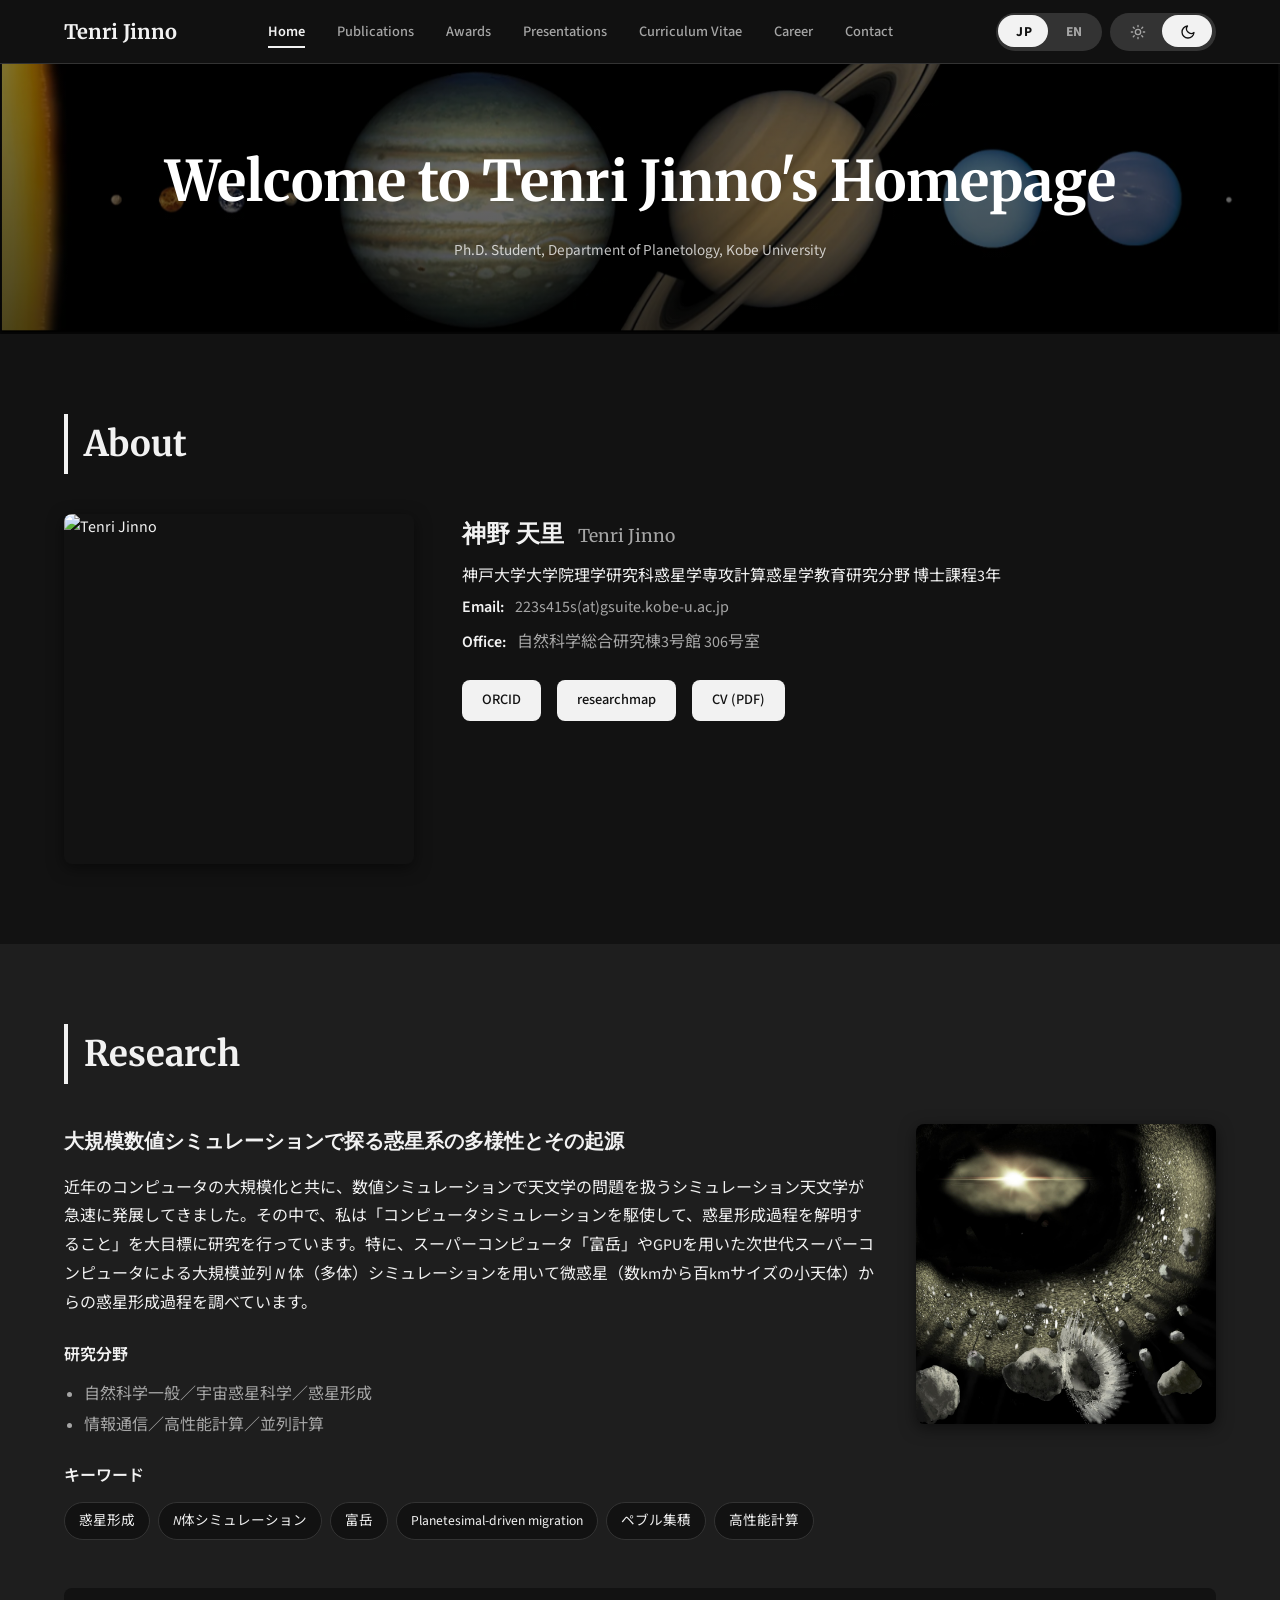
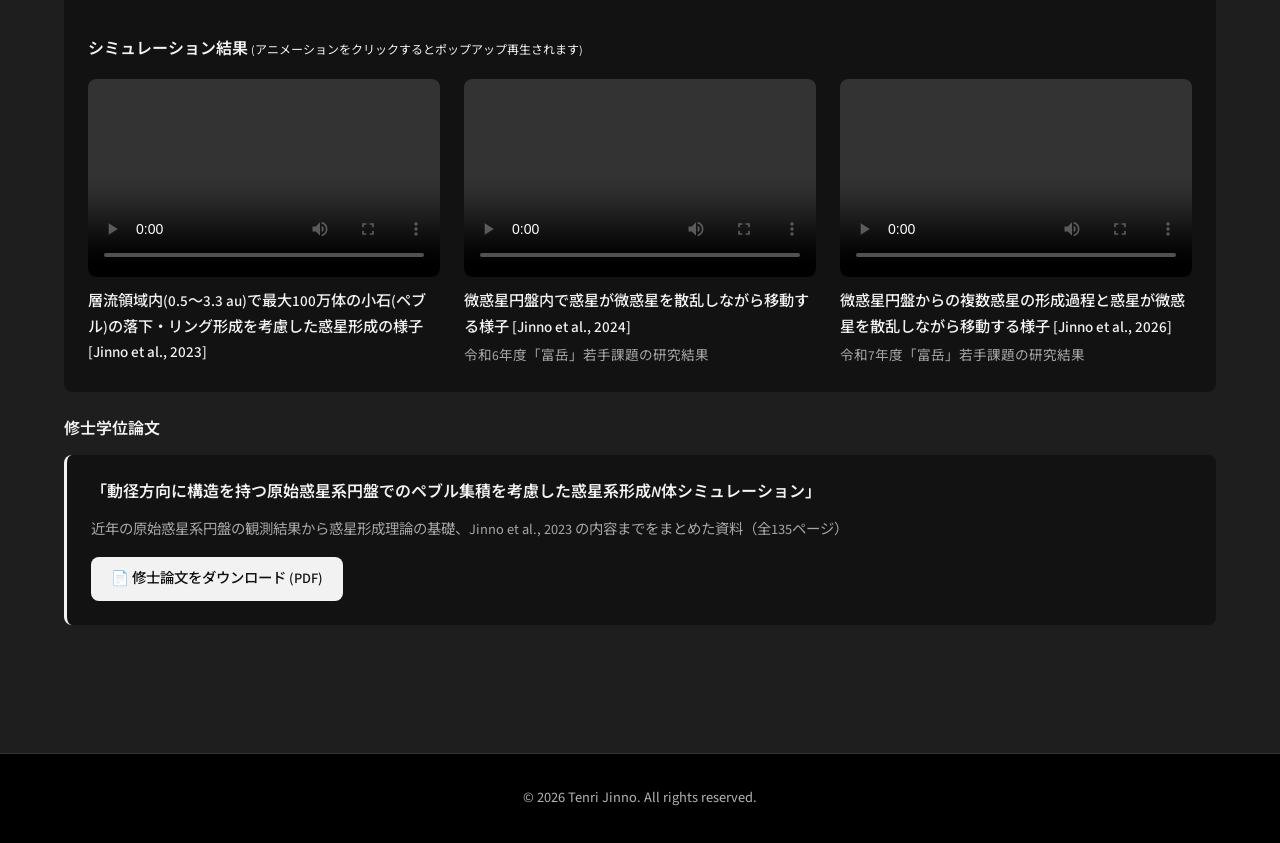
==== commit a2d46a2e: "Make night mode the default theme Co-Authored-By: Claude Fable 5.1 <noreply@anthropic.com>" ====
--- a/index.html
+++ b/index.html
@@ -27,7 +27,10 @@
     <link rel="preconnect" href="https://fonts.gstatic.com" crossorigin>
     <link href="https://fonts.googleapis.com/css2?family=Merriweather:wght@400;700&family=Source+Sans+3:wght@400;600;700&family=Noto+Sans+JP:wght@400;500;700&display=swap" rel="stylesheet">
     <script>
-        try { if (localStorage.getItem('theme') === 'dark') document.documentElement.setAttribute('data-theme', 'dark'); } catch (e) {}
+        // Night mode is the default; only an explicit 'light' choice turns it off
+        var savedTheme = null;
+        try { savedTheme = localStorage.getItem('theme'); } catch (e) {}
+        if (savedTheme !== 'light') document.documentElement.setAttribute('data-theme', 'dark');
     </script>
     <link rel="stylesheet" href="style.css?v=8">
     <script type="application/ld+json">
@@ -135,7 +138,7 @@
                             <div class="about__links">
                                 <a href="https://orcid.org/0009-0001-5384-4202" target="_blank" rel="noopener noreferrer" class="about__link">ORCID</a>
                                 <a href="https://researchmap.jp/tenri_jinno" target="_blank" rel="noopener noreferrer" class="about__link">researchmap</a>
-                                <a href="cv.pdf" target="_blank" rel="noopener noreferrer" class="about__link">CV (PDF)</a>
+                                <a href="cv.pdf?v=2" target="_blank" rel="noopener noreferrer" class="about__link">CV (PDF)</a>
                             </div>
                         </div>
                     </div>
@@ -650,11 +653,11 @@
                     <span class="lang-en">Academic CV in English (A4, 2 pages). You can open it in a new tab or download it.</span>
                 </p>
                 <div class="cv__actions">
-                    <a href="cv.pdf" target="_blank" rel="noopener noreferrer" class="about__link"><span class="lang-ja">別タブで開く</span><span class="lang-en">Open in new tab</span></a>
-                    <a href="cv.pdf" class="about__link" download="Tenri_Jinno_CV.pdf"><span class="lang-ja">ダウンロード</span><span class="lang-en">Download</span></a>
+                    <a href="cv.pdf?v=2" target="_blank" rel="noopener noreferrer" class="about__link"><span class="lang-ja">別タブで開く</span><span class="lang-en">Open in new tab</span></a>
+                    <a href="cv.pdf?v=2" class="about__link" download="Tenri_Jinno_CV.pdf"><span class="lang-ja">ダウンロード</span><span class="lang-en">Download</span></a>
                 </div>
                 <div class="cv__viewer">
-                    <iframe src="cv.pdf#view=FitH" title="Curriculum Vitae (PDF)" loading="lazy"></iframe>
+                    <iframe src="cv.pdf?v=2#view=FitH" title="Curriculum Vitae (PDF)" loading="lazy"></iframe>
                     <p class="cv__fallback">
                         <span class="lang-ja">PDF が表示されない場合は、上のボタンから開いてください。</span>
                         <span class="lang-en">If the PDF does not display here, please use the buttons above.</span>
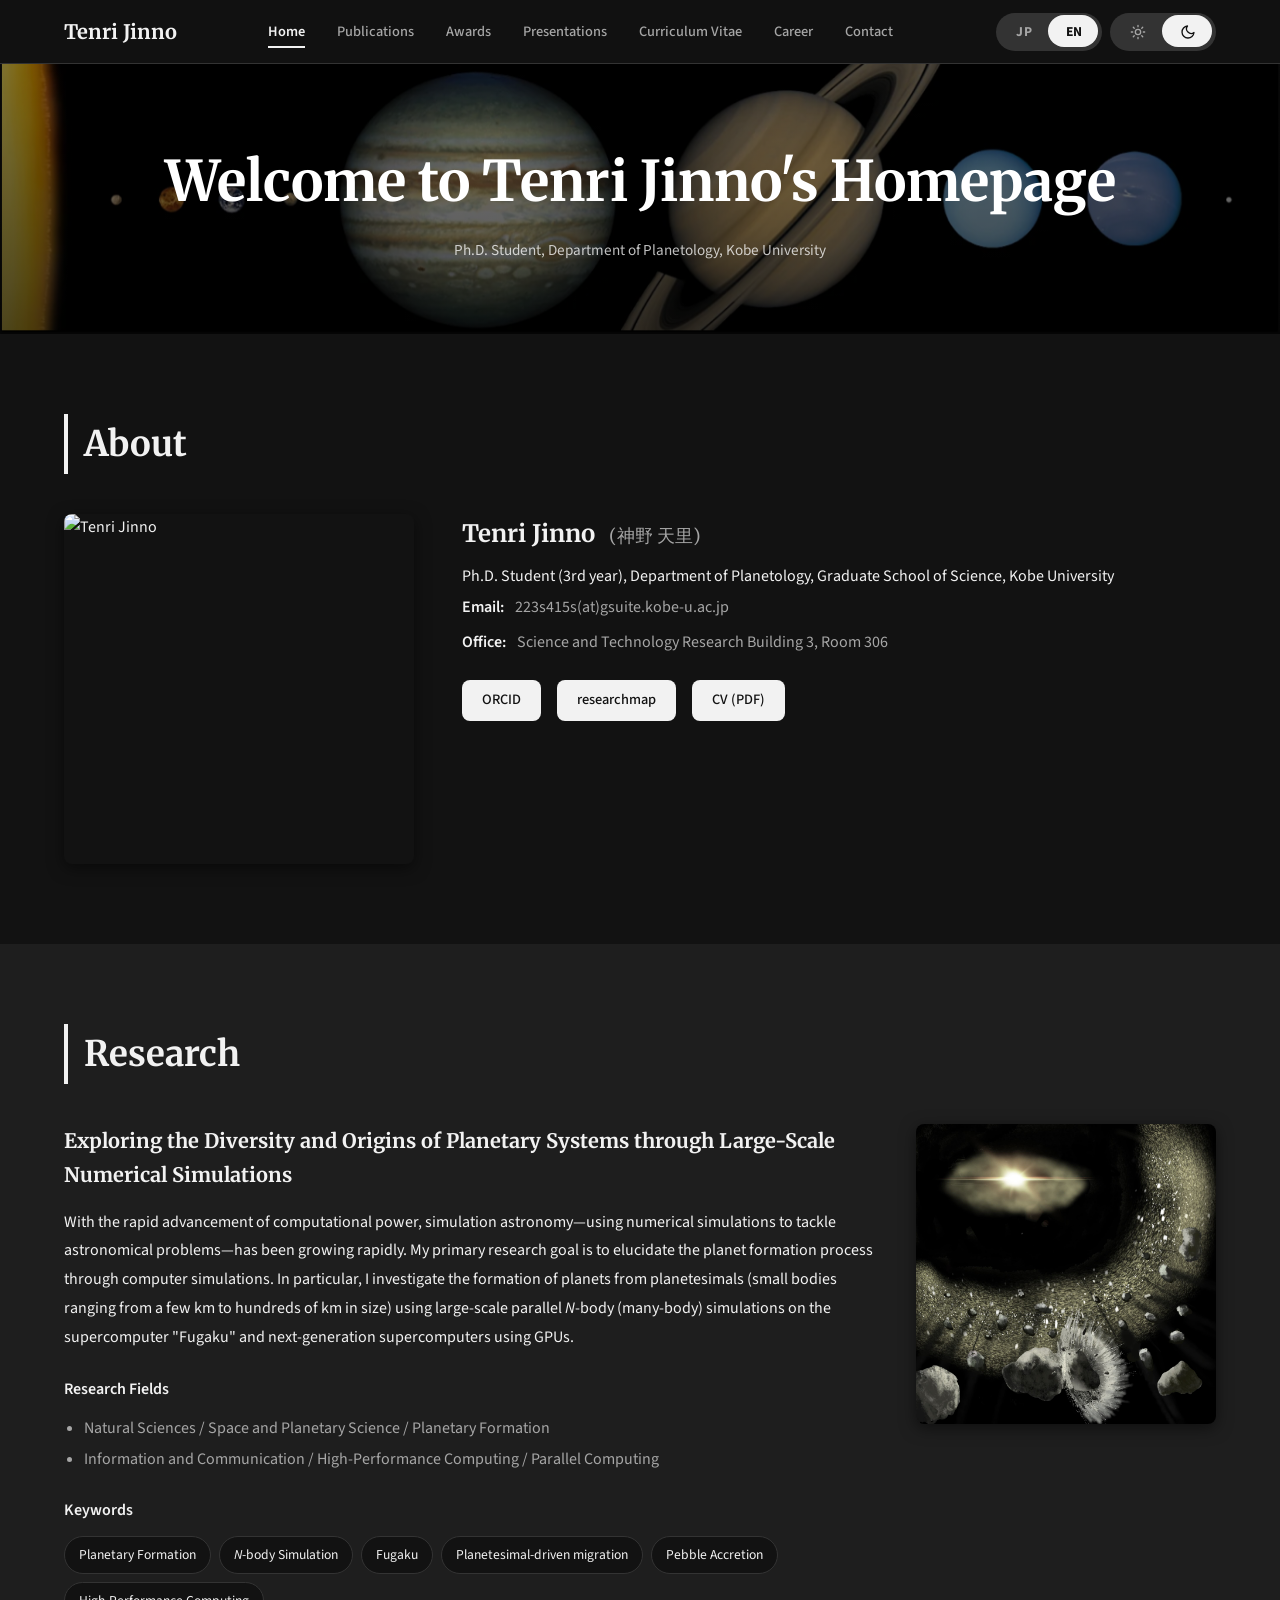
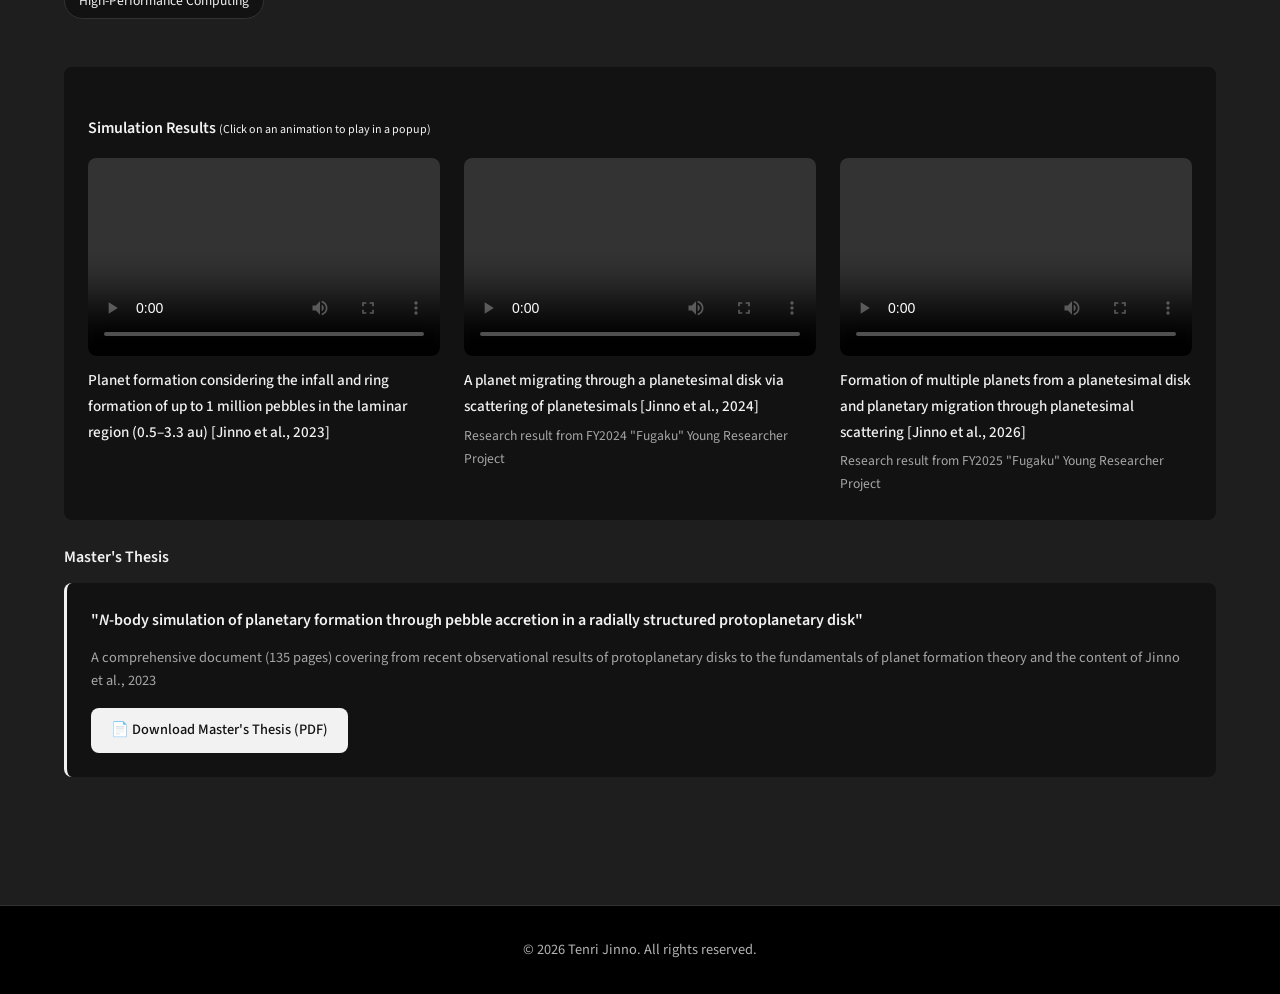
==== commit dc006c8c: "Default to English, use English-only page title Co-Authored-By: Claude Opus 5.5 <noreply@anthropic.c" ====
--- a/index.html
+++ b/index.html
@@ -1,5 +1,5 @@
 <!DOCTYPE html>
-<html lang="ja" prefix="og: https://ogp.me/ns#">
+<html lang="en" prefix="og: https://ogp.me/ns#">
 <head>
     <meta charset="UTF-8">
     <meta name="viewport" content="width=device-width, initial-scale=1.0">
@@ -8,29 +8,30 @@
     <meta name="author" content="Tenri Jinno">
     <meta name="robots" content="index, follow">
     <meta name="google-site-verification" content="MnjiyvuGpFnWOgoqvyOW-sLWGTYD5R8kd7rED-1ivJI">
-    <meta property="og:title" content="Tenri Jinno's Homepage | 神野天里 ホームページ">
+    <meta property="og:title" content="Tenri Jinno's Homepage">
     <meta property="og:description" content="神戸大学大学院理学研究科惑星学専攻計算惑星学教育研究分野 博士課程。スーパーコンピュータ「富岳」を用いた惑星形成シミュレーション研究。">
     <meta property="og:type" content="website">
     <meta property="og:url" content="https://tenri-jinno.github.io/">
     <meta property="og:image" content="https://tenri-jinno.github.io/profile.png">
-    <meta property="og:locale" content="ja_JP">
-    <meta property="og:locale:alternate" content="en_US">
+    <meta property="og:locale" content="en_US">
+    <meta property="og:locale:alternate" content="ja_JP">
     <meta name="twitter:card" content="summary">
-    <meta name="twitter:title" content="Tenri Jinno's Homepage | 神野天里 ホームページ">
+    <meta name="twitter:title" content="Tenri Jinno's Homepage">
     <meta name="twitter:description" content="神戸大学大学院 惑星学専攻 博士課程。惑星形成シミュレーション研究。">
     <link rel="canonical" href="https://tenri-jinno.github.io/">
     <link rel="alternate" hreflang="ja" href="https://tenri-jinno.github.io/">
     <link rel="alternate" hreflang="en" href="https://tenri-jinno.github.io/">
     <link rel="alternate" hreflang="x-default" href="https://tenri-jinno.github.io/">
-    <title>Tenri Jinno's Homepage | 神野天里 ホームページ</title>
+    <title>Tenri Jinno's Homepage</title>
     <link rel="preconnect" href="https://fonts.googleapis.com">
     <link rel="preconnect" href="https://fonts.gstatic.com" crossorigin>
     <link href="https://fonts.googleapis.com/css2?family=Merriweather:wght@400;700&family=Source+Sans+3:wght@400;600;700&family=Noto+Sans+JP:wght@400;500;700&display=swap" rel="stylesheet">
     <script>
-        // Night mode is the default; only an explicit 'light' choice turns it off
-        var savedTheme = null;
-        try { savedTheme = localStorage.getItem('theme'); } catch (e) {}
+        // Defaults: English + night mode. Only an explicit saved choice overrides them.
+        var savedTheme = null, savedLang = null;
+        try { savedTheme = localStorage.getItem('theme'); savedLang = localStorage.getItem('lang'); } catch (e) {}
         if (savedTheme !== 'light') document.documentElement.setAttribute('data-theme', 'dark');
+        if (savedLang === 'ja') document.documentElement.setAttribute('lang', 'ja');
     </script>
     <link rel="stylesheet" href="style.css?v=8">
     <script type="application/ld+json">
@@ -380,6 +381,14 @@
                 <ul class="projects__list">
                     <li class="project">
                         <span class="project__number">[9]</span>
+                        <span class="project__period"><span class="lang-ja">2026年10月〜</span><span class="lang-en">Oct 2026 – present</span></span>
+                        <span class="project__name lang-ja">次世代多物理・多階層宇宙計算基盤の確立</span>
+                        <span class="project__name lang-en">Establishment of a Next-Generation Computational Framework for Multiphysics and Multiscale Astrophysics</span>
+                        <span class="project__funding"><span class="lang-ja">次世代計算科学グランドリーチプログラム プロジェクトメンバー（FDPS班：GPLUMの開発およびGPLUMを用いた惑星形成シミュレーション研究を担当）</span><span class="lang-en">MEXT Next-Generation Computational Science Global Reach &amp; Innovation Program, Project Member (FDPS Team: development of GPLUM and planet formation simulations using GPLUM)</span></span>
+                        <a href="https://sites.google.com/view/gripn-b03/%E3%83%9B%E3%83%BC%E3%83%A0" target="_blank" rel="noopener noreferrer" class="project__link"><span class="lang-ja">課題ホームページ</span><span class="lang-en">Project Website</span></a>
+                    </li>
+                    <li class="project">
+                        <span class="project__number">[10]</span>
                         <span class="project__period"><span class="lang-ja">2026年度</span><span class="lang-en">FY2026</span></span>
                         <span class="project__name lang-ja">個々の微惑星を分解する超高解像度惑星形成シミュレーションに向けたGPU計算基盤の検討</span>
                         <span class="project__name lang-en">Investigation of a GPU computing framework for ultra-high-resolution planet formation simulations resolving individual planetesimals</span>
@@ -387,7 +396,7 @@
                         <a href="https://www.cc.u-tokyo.ac.jp/guide/hpc/miyabi/2026.php" target="_blank" rel="noopener noreferrer" class="project__link"><span class="lang-ja">採択一覧</span><span class="lang-en">Accepted List</span></a>
                     </li>
                     <li class="project">
-                        <span class="project__number">[10]</span>
+                        <span class="project__number">[11]</span>
                         <span class="project__period"><span class="lang-ja">2026年4月〜2026年9月</span><span class="lang-en">Apr 2026 – Sep 2026</span></span>
                         <span class="project__name lang-ja">円盤風と粘性拡散を考慮した微惑星からの統一的な大規模惑星形成<i>N</i>体シミュレーション</span>
                         <span class="project__name lang-en">Unified large-scale <i>N</i>-body simulation of planet formation from planetesimals considering disk wind and viscous diffusion</span>
@@ -395,7 +404,7 @@
                         <a href="https://www.hpci-office.jp/application/files/8717/7145/9081/adoptionlist2026_19.pdf" target="_blank" rel="noopener noreferrer" class="project__link"><span class="lang-ja">採択一覧</span><span class="lang-en">Accepted List</span></a>
                     </li>
                     <li class="project">
-                        <span class="project__number">[11]</span>
+                        <span class="project__number">[12]</span>
                         <span class="project__period"><span class="lang-ja">2025年4月〜2026年3月</span><span class="lang-en">Apr 2025 – Mar 2026</span></span>
                         <span class="project__name lang-ja">惑星移動を考慮した微惑星からの統一的な大規模惑星形成<i>N</i>体シミュレーション</span>
                         <span class="project__name lang-en">Unified large-scale <i>N</i>-body simulation of planet formation from planetesimals considering planetary migration</span>
@@ -403,7 +412,7 @@
                         <a href="https://www.hpci-office.jp/application/files/3017/3974/7242/adoptionlist2025_12.pdf" target="_blank" rel="noopener noreferrer" class="project__link"><span class="lang-ja">採択一覧</span><span class="lang-en">Accepted List</span></a>
                     </li>
                     <li class="project">
-                        <span class="project__number">[12]</span>
+                        <span class="project__number">[13]</span>
                         <span class="project__period"><span class="lang-ja">2024年4月〜2025年3月</span><span class="lang-en">Apr 2024 – Mar 2025</span></span>
                         <span class="project__name lang-ja">大規模惑星形成<i>N</i>体計算：惑星形成過程への Planetesimal-Driven Migration による惑星移動の効果</span>
                         <span class="project__name lang-en">Large-scale <i>N</i>-body simulation of planet formation: The effect of planetesimal-driven migration on the planet formation process</span>
@@ -411,7 +420,7 @@
                         <a href="https://www.hpci-office.jp/application/files/6817/0804/0762/adoptionlist2024_12.pdf" target="_blank" rel="noopener noreferrer" class="project__link"><span class="lang-ja">採択一覧</span><span class="lang-en">Accepted List</span></a>
                     </li>
                     <li class="project">
-                        <span class="project__number">[13]</span>
+                        <span class="project__number">[14]</span>
                         <span class="project__period"><span class="lang-ja">2025年4月〜2027年3月</span><span class="lang-en">Apr 2025 – Mar 2027</span></span>
                         <span class="project__name lang-ja">大規模数値シミュレーションで探る惑星系の多様性とその起源</span>
                         <span class="project__name lang-en">Exploring the diversity and origins of planetary systems through large-scale numerical simulations</span>
@@ -761,28 +770,20 @@
         const langToggle = document.getElementById('lang-toggle');
         const htmlEl = document.documentElement;
 
-        function setLanguage(lang) {
+        function setLanguage(lang, save) {
             htmlEl.setAttribute('lang', lang);
-            if (lang === 'en') {
-                langToggle.classList.add('toggle-switch--right');
-                document.title = "Tenri Jinno's Homepage | 神野天里 ホームページ";
-            } else {
-                langToggle.classList.remove('toggle-switch--right');
-                document.title = "Tenri Jinno's Homepage | 神野天里 ホームページ";
+            langToggle.classList.toggle('toggle-switch--right', lang === 'en');
+            if (save) {
+                try { localStorage.setItem('lang', lang); } catch (e) {}
             }
-            localStorage.setItem('lang', lang);
         }
 
         langToggle.addEventListener('click', function() {
-            const currentLang = htmlEl.getAttribute('lang') || 'ja';
-            setLanguage(currentLang === 'ja' ? 'en' : 'ja');
+            setLanguage(htmlEl.getAttribute('lang') === 'ja' ? 'en' : 'ja', true);
         });
 
-        // Restore saved language preference
-        const savedLang = localStorage.getItem('lang');
-        if (savedLang) {
-            setLanguage(savedLang);
-        }
+        // Sync the toggle with the language applied in <head> (English unless 'ja' was saved)
+        setLanguage(htmlEl.getAttribute('lang') === 'ja' ? 'ja' : 'en', false);
 
         // Day / night mode switching
         const themeToggle = document.getElementById('theme-toggle');
@@ -914,7 +915,7 @@
 
                 // Get the visible video title based on current language
                 const titleEl = this.closest('.research__simulation-item').querySelector('.research__video-title:not([style*="display: none"])');
-                const currentLang = htmlEl.getAttribute('lang') || 'ja';
+                const currentLang = htmlEl.getAttribute('lang') || 'en';
                 const titles = this.closest('.research__simulation-item').querySelectorAll('.research__video-title');
                 let videoTitle = '';
                 titles.forEach(t => {
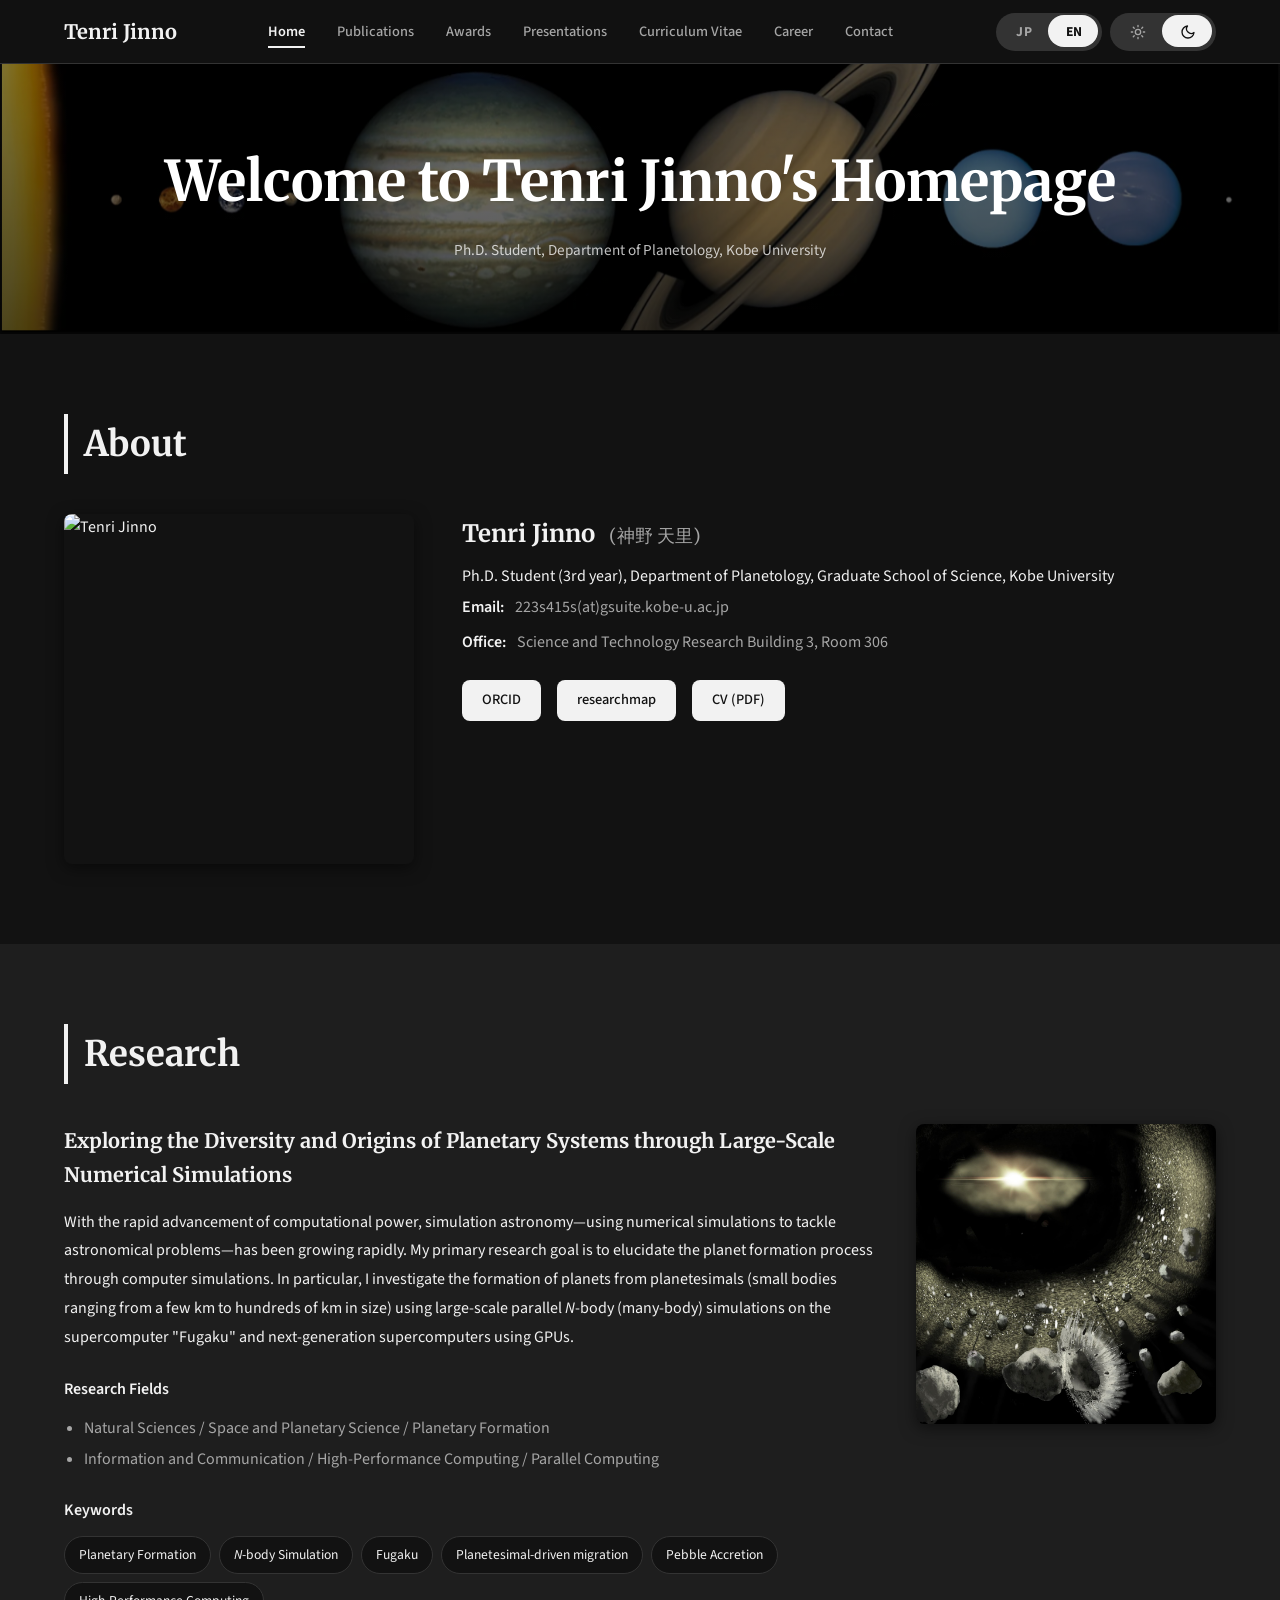
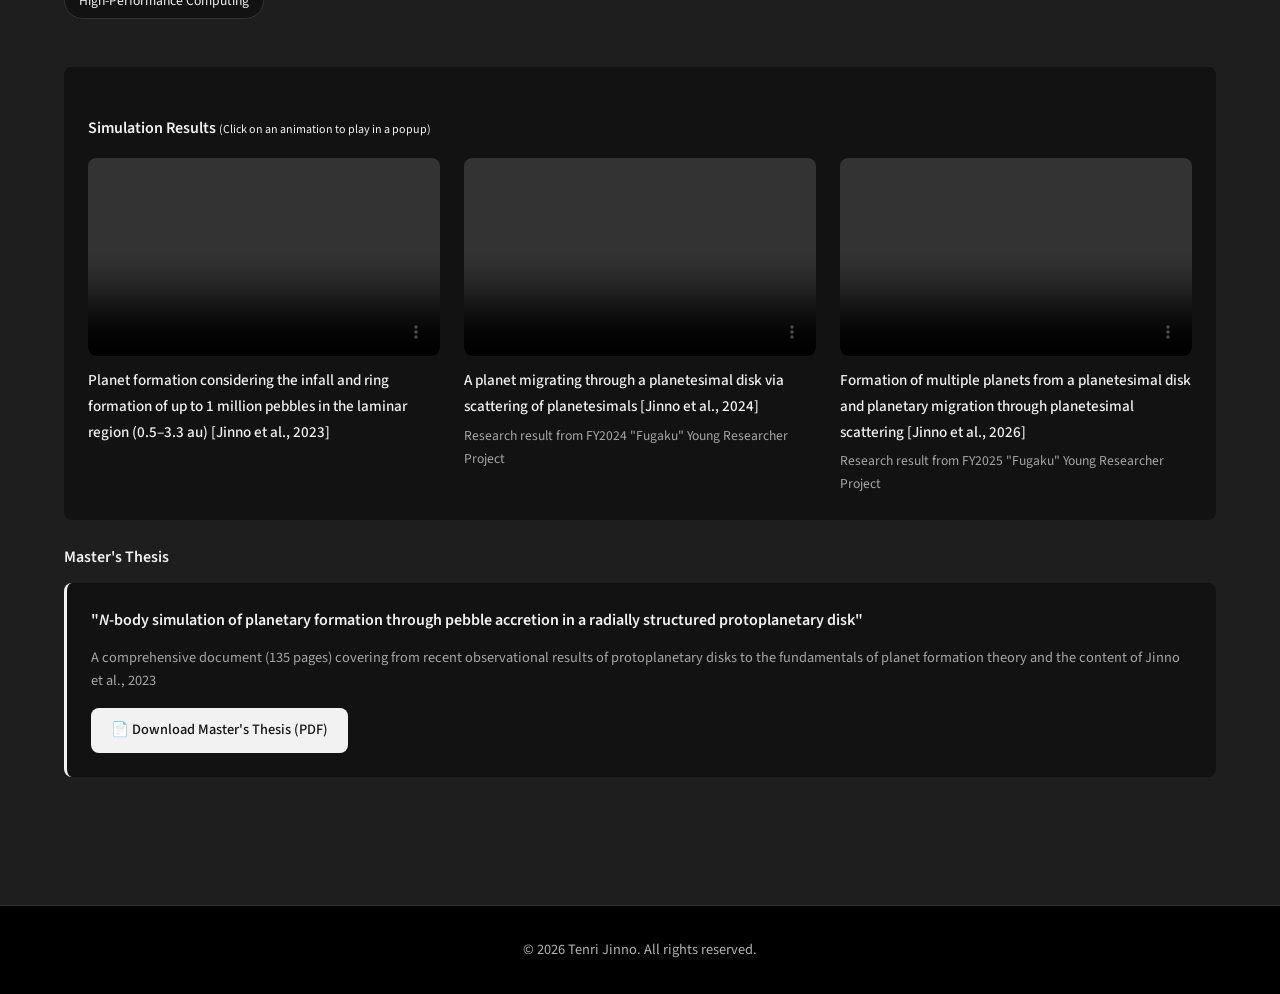
==== commit 33fddd87: "Show publication counts in headings instead of a summary table Co-Authored-By: Claude Opus 5.5 <nore" ====
--- a/index.html
+++ b/index.html
@@ -33,7 +33,7 @@
         if (savedTheme !== 'light') document.documentElement.setAttribute('data-theme', 'dark');
         if (savedLang === 'ja') document.documentElement.setAttribute('lang', 'ja');
     </script>
-    <link rel="stylesheet" href="style.css?v=8">
+    <link rel="stylesheet" href="style.css?v=10">
     <script type="application/ld+json">
     {
         "@context": "https://schema.org",
@@ -139,7 +139,7 @@
                             <div class="about__links">
                                 <a href="https://orcid.org/0009-0001-5384-4202" target="_blank" rel="noopener noreferrer" class="about__link">ORCID</a>
                                 <a href="https://researchmap.jp/tenri_jinno" target="_blank" rel="noopener noreferrer" class="about__link">researchmap</a>
-                                <a href="cv.pdf?v=2" target="_blank" rel="noopener noreferrer" class="about__link">CV (PDF)</a>
+                                <a href="cv.pdf?v=4" target="_blank" rel="noopener noreferrer" class="about__link">CV (PDF)</a>
                             </div>
                         </div>
                     </div>
@@ -246,7 +246,7 @@
                 <h2 class="section__title">Publications</h2>
 
                 <h3 class="subsection__title"><span class="lang-ja">査読付き論文 / Refereed Papers</span><span class="lang-en">Refereed Papers</span></h3>
-                <h4 class="subsubsection__title"><span class="lang-ja">筆頭著者 / First Authored</span><span class="lang-en">First Authored</span></h4>
+                <h4 class="subsubsection__title"><span class="lang-ja">筆頭著者 / First Authored<span class="pub-count" data-fmt="ja"></span></span><span class="lang-en">First Authored<span class="pub-count" data-fmt="en"></span></span></h4>
                 <ol class="publications__list">
                     <li class="publication">
                         <p class="publication__authors"><span class="publication__number">[1]</span> <strong>Tenri Jinno</strong>, Yota Ishigaki, Takayuki R. Saitoh, Yoko Funato, Junichiro Makino</p>
@@ -283,8 +283,8 @@
                     </li>
                 </ol>
 
-                <h4 class="subsubsection__title"><span class="lang-ja">共著 / Co-authored</span><span class="lang-en">Co-authored</span></h4>
-                <ol class="publications__list" start="6">
+                <h4 class="subsubsection__title"><span class="lang-ja">共著 / Co-authored<span class="pub-count" data-fmt="ja"></span></span><span class="lang-en">Co-authored<span class="pub-count" data-fmt="en"></span></span></h4>
+                <ol class="publications__list" start="6" data-breakdown="true">
                     <li class="publication">
                         <p class="publication__authors"><span class="publication__number">[6]</span> David M. Hernandez, <strong>Tenri Jinno</strong>, Junichiro Makino</p>
                         <p class="publication__title">"Time-reversible timestepping in many-body planetary systems"</p>
@@ -294,7 +294,7 @@
                     </li>
                 </ol>
 
-                <h3 class="subsection__title"><span class="lang-ja">査読付きProceedings / Refereed Proceedings（全て筆頭著者）</span><span class="lang-en">Refereed Proceedings (First Authored)</span></h3>
+                <h3 class="subsection__title"><span class="lang-ja">査読付きProceedings / Refereed Proceedings（全て筆頭著者）<span class="pub-count" data-fmt="ja"></span></span><span class="lang-en">Refereed Proceedings (First Authored)<span class="pub-count" data-fmt="en"></span></span></h3>
                 <ol class="publications__list" start="7">
                     <li class="publication">
                         <p class="publication__authors"><span class="publication__number">[7]</span> <strong>Tenri Jinno</strong>, Takayuki R. Saitoh, Yota Ishigaki, Junichiro Makino</p>
@@ -304,7 +304,7 @@
                     </li>
                 </ol>
 
-                <h3 class="subsection__title"><span class="lang-ja">査読なし / Non-refereed</span><span class="lang-en">Non-refereed</span></h3>
+                <h3 class="subsection__title"><span class="lang-ja">査読なし / Non-refereed<span class="pub-count" data-fmt="ja"></span></span><span class="lang-en">Non-refereed<span class="pub-count" data-fmt="en"></span></span></h3>
                 <ol class="publications__list publications__list--nonrefereed" start="8">
                     <li class="publication">
                         <p class="publication__authors"><span class="publication__number">[8]</span> 関口瑞希, 石﨑梨理, 菖蒲迫健介, <strong>神野天里</strong>, 米谷珠萌, 吉田有宏, 于賢洋</p>
@@ -662,11 +662,11 @@
                     <span class="lang-en">Academic CV in English (A4, 2 pages). You can open it in a new tab or download it.</span>
                 </p>
                 <div class="cv__actions">
-                    <a href="cv.pdf?v=2" target="_blank" rel="noopener noreferrer" class="about__link"><span class="lang-ja">別タブで開く</span><span class="lang-en">Open in new tab</span></a>
-                    <a href="cv.pdf?v=2" class="about__link" download="Tenri_Jinno_CV.pdf"><span class="lang-ja">ダウンロード</span><span class="lang-en">Download</span></a>
+                    <a href="cv.pdf?v=4" target="_blank" rel="noopener noreferrer" class="about__link"><span class="lang-ja">別タブで開く</span><span class="lang-en">Open in new tab</span></a>
+                    <a href="cv.pdf?v=4" class="about__link" download="Tenri_Jinno_CV.pdf"><span class="lang-ja">ダウンロード</span><span class="lang-en">Download</span></a>
                 </div>
                 <div class="cv__viewer">
-                    <iframe src="cv.pdf?v=2#view=FitH" title="Curriculum Vitae (PDF)" loading="lazy"></iframe>
+                    <iframe src="cv.pdf?v=4#view=FitH" title="Curriculum Vitae (PDF)" loading="lazy"></iframe>
                     <p class="cv__fallback">
                         <span class="lang-ja">PDF が表示されない場合は、上のボタンから開いてください。</span>
                         <span class="lang-en">If the PDF does not display here, please use the buttons above.</span>
@@ -785,6 +785,38 @@
         // Sync the toggle with the language applied in <head> (English unless 'ja' was saved)
         setLanguage(htmlEl.getAttribute('lang') === 'ja' ? 'ja' : 'en', false);
 
+        // Publication counts in each heading, computed from the list that follows it
+        document.querySelectorAll('#publications .publications__list').forEach(list => {
+            let heading = list.previousElementSibling;
+            while (heading && !/^H[34]$/.test(heading.tagName)) heading = heading.previousElementSibling;
+            if (!heading) return;
+            const c = { total: 0, second: 0, third: 0, other: 0 };
+            list.querySelectorAll('.publication__authors').forEach(authors => {
+                const copy = authors.cloneNode(true);
+                const num = copy.querySelector('.publication__number');
+                if (num) num.remove();
+                const pos = copy.innerHTML.indexOf('<strong>');
+                if (pos < 0) return;
+                const position = (copy.innerHTML.slice(0, pos).match(/,/g) || []).length + 1;
+                c.total++;
+                if (position === 2) c.second++;
+                else if (position === 3) c.third++;
+                else if (position > 3) c.other++;
+            });
+            const breakdown = list.dataset.breakdown === 'true';
+            heading.querySelectorAll('.pub-count').forEach(el => {
+                if (el.dataset.fmt === 'ja') {
+                    el.textContent = breakdown
+                        ? '（' + c.total + '本：第2著者 ' + c.second + '本、第3著者 ' + c.third + '本、その他 ' + c.other + '本）'
+                        : '（' + c.total + '本）';
+                } else {
+                    el.textContent = breakdown
+                        ? ' (' + c.total + '; 2nd author: ' + c.second + ', 3rd author: ' + c.third + ', other: ' + c.other + ')'
+                        : ' (' + c.total + ')';
+                }
+            });
+        });
+
         // Day / night mode switching
         const themeToggle = document.getElementById('theme-toggle');
 
